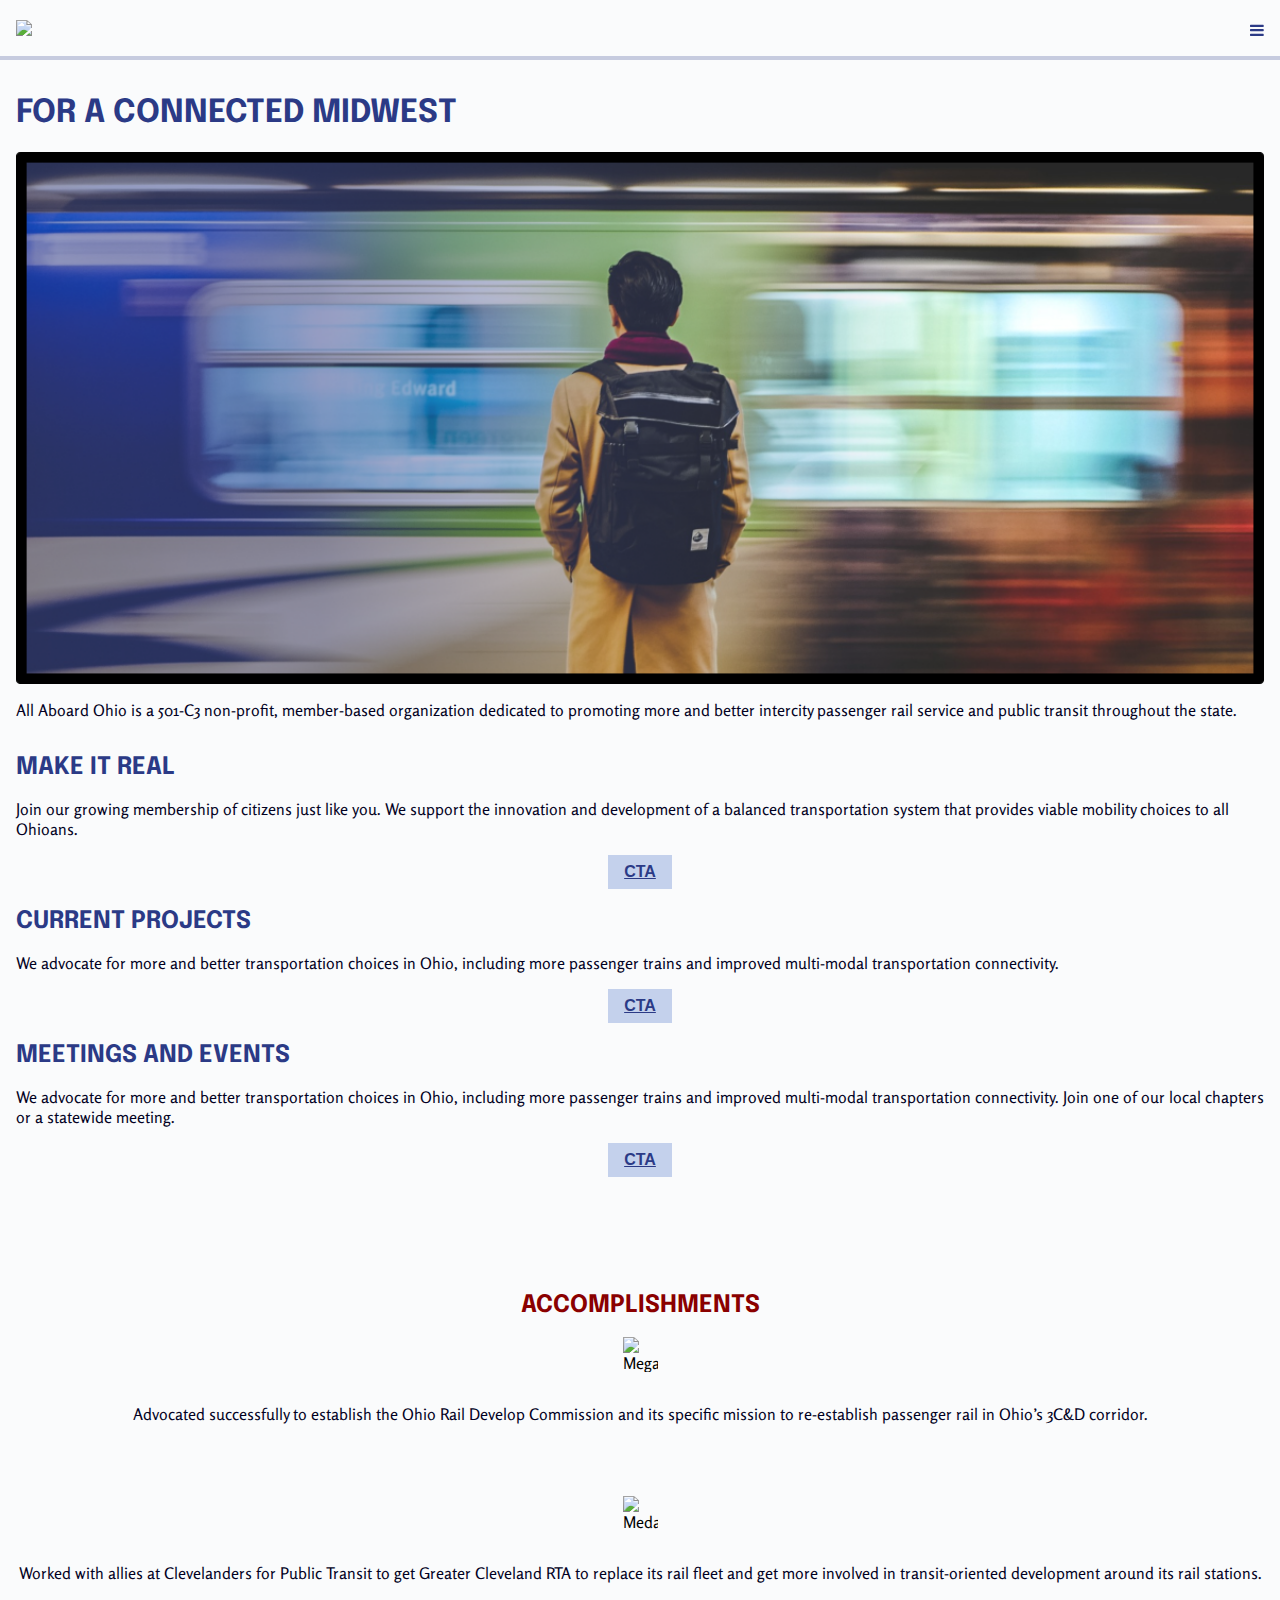
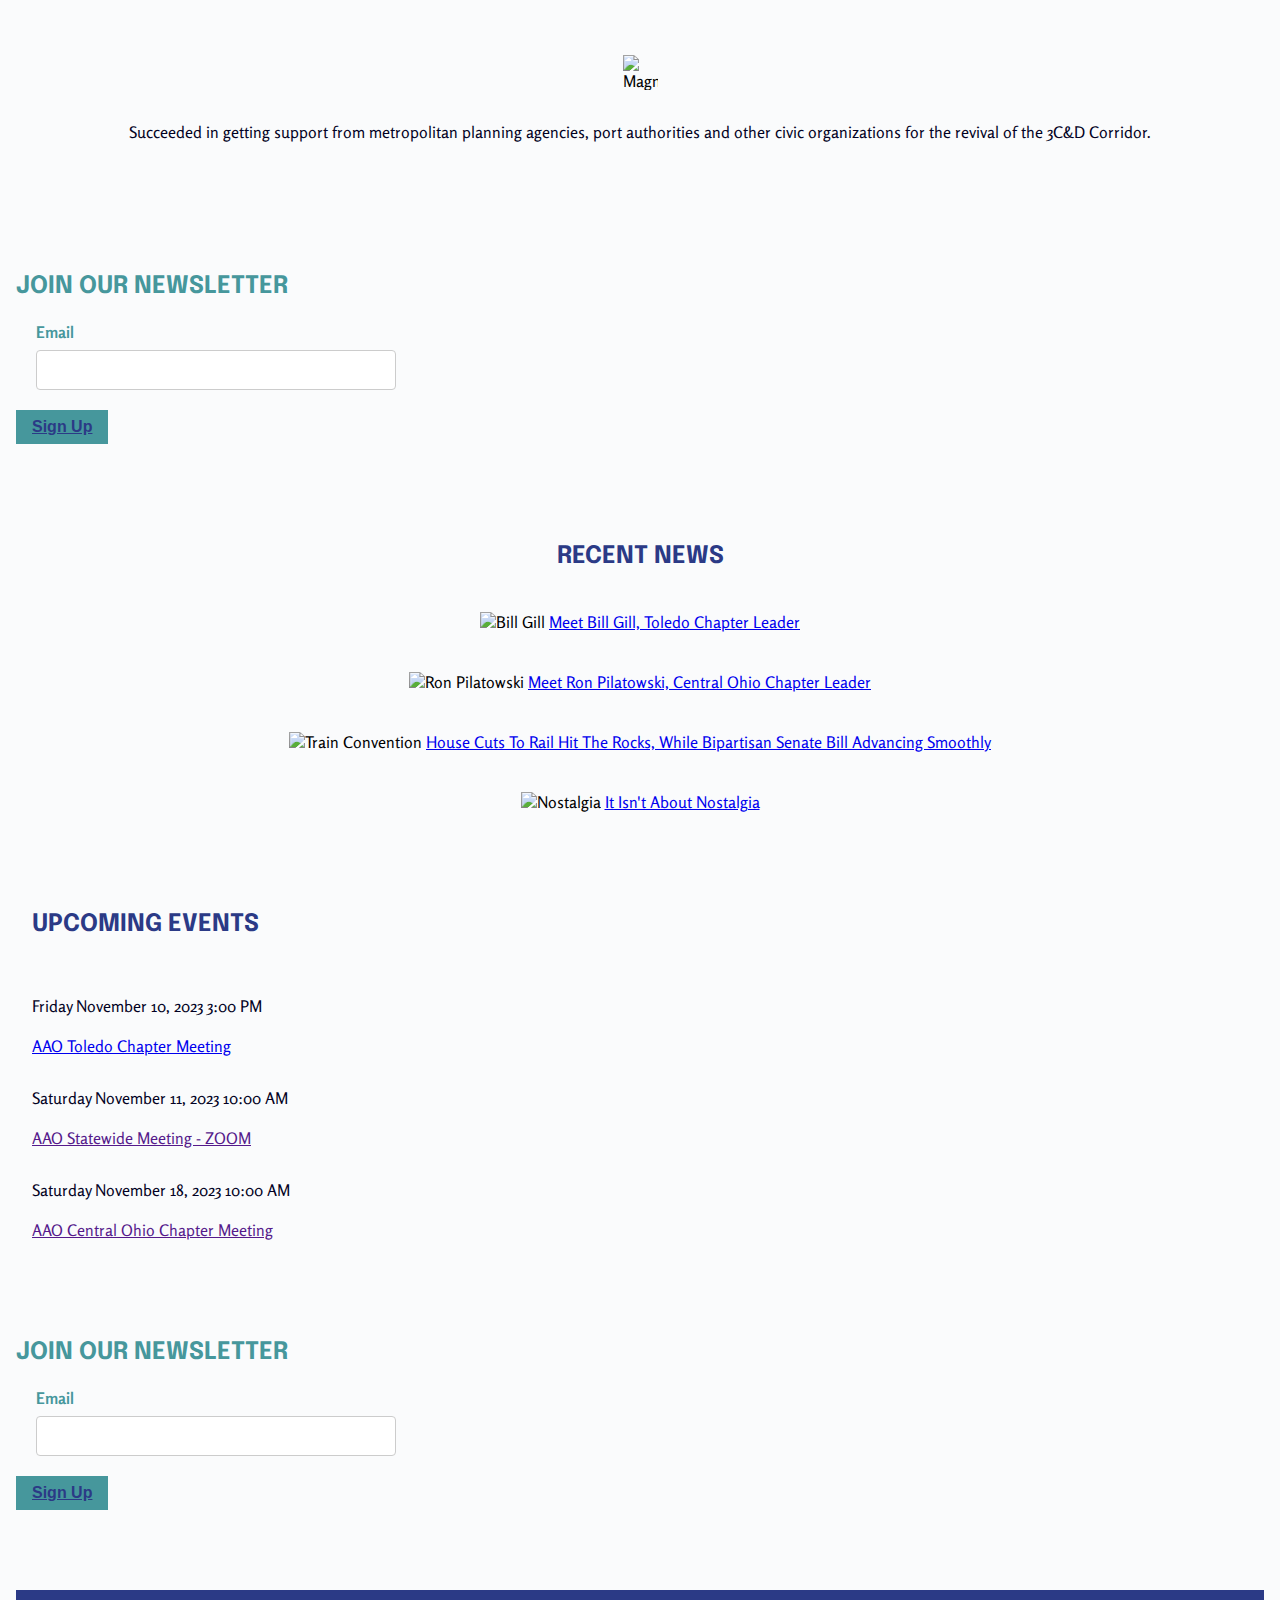
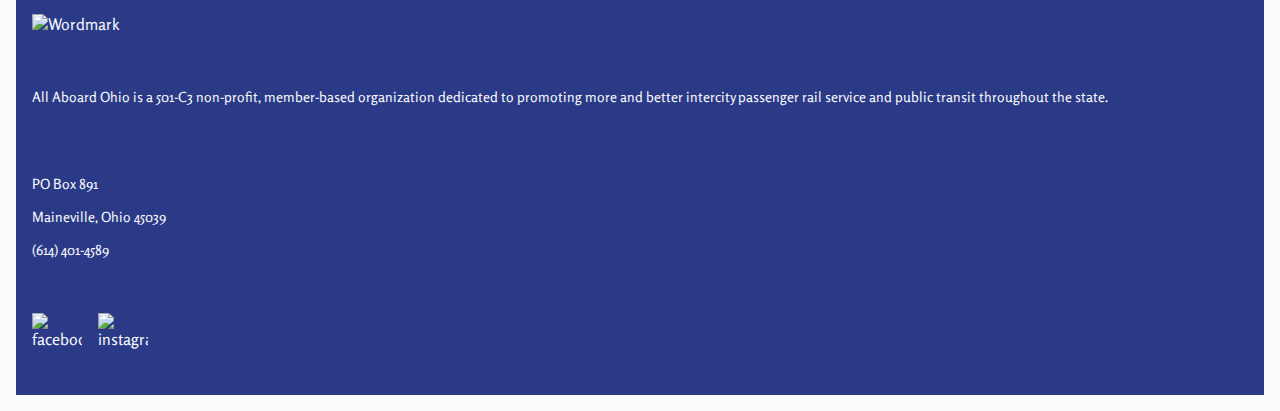
==== index.html @ adca26c1 "Initial commit from W3Schools" ====
<!DOCTYPE html>
<html lang="en">
  <head>
    <title>Home</title>
    <meta name="viewport" content="width=device-width, initial-scale=1.0" />
    <meta charset="utf-8" />
    <link rel="preconnect" href="https://fonts.googleapis.com" />
    <link rel="preconnect" href="https://fonts.gstatic.com" crossorigin />
    <link
      href="https://fonts.googleapis.com/css2?family=Epilogue:wght@400;700&family=Rosario:wght@400;700&display=swap"
      rel="stylesheet"
    />
    <link
      rel="stylesheet"
      href="https://cdnjs.cloudflare.com/ajax/libs/font-awesome/4.7.0/css/font-awesome.min.css"
    />
    <link rel="stylesheet" href="./styles.css" />
    <script src="./scripts.js"></script>
  </head>

  <body>
    <main>
      <!-- Your HTML content goes here -->
      <header>
        <div class="navigation">
          <div class="logo">
            <img src="https://allaboardohio.w3spaces.com/img/aao_wordmark_simple.png" />
          </div>
          <a href="javascript:void(0);" class="icon" onclick="myFunction()">
            <i class="fa fa-bars"></i>
          </a>

          <div id="myLinks" class="menu-links">
            <div><a href="index.html">home</a></div>
            <div><a href="about.html">about</a></div>
            <div><a href="membership.html">membership</a></div>
          </div>
        </div>
      </header>

      <!-- HERO -->
      <div class="hero">
        <div class="hero-image-container">
          <div class="hero-text">
            <h1><span>For a connected midwest</span></h1>
            <img
              src="./img/aao_home_hero.png"
              alt="Waiting for a train."
            />
            <p>
              <span>
                All Aboard Ohio is a 501-C3 non-profit, member-based
                organization dedicated to promoting more and better intercity
                passenger rail service and public transit throughout the state.
              </span>
            </p>
          </div>
        </div>
        <div class="hero-content">
          <div class="column">
            <h2>MAKE IT REAL</h2>
            <p>
              Join our growing membership of citizens just like you. We support
              the innovation and development of a balanced transportation system
              that provides viable mobility choices to all Ohioans.
            </p>
            <button class="cta-button">CTA</button>
          </div>
          <div class="column">
            <h2>CURRENT PROJECTS</h2>
            <p>
              We advocate for more and better transportation choices in Ohio,
              including more passenger trains and improved multi-modal
              transportation connectivity.
            </p>
            <button class="cta-button">CTA</button>
          </div>
          <div class="column">
            <h2>MEETINGS AND EVENTS</h2>
            <p>
              We advocate for more and better transportation choices in Ohio,
              including more passenger trains and improved multi-modal
              transportation connectivity. Join one of our local chapters or a
              statewide meeting.
            </p>
            <button class="cta-button">CTA</button>
          </div>
        </div>
      </div>
      <div class="content-gap"></div>
      <!-- ACCOMPLISHMENTS -->
      <div class="accomplishments">
        <div class="accomplishments-card">
          <h2>accomplishments</h2>
          <img src="./icons/project1/aao_megaphone.png" alt="Megaphone" />
          <p>
            Advocated successfully to establish the Ohio Rail Develop Commission
            and its specific mission to re-establish passenger rail in Ohio’s
            3C&D corridor.
          </p>
        </div>
        <div class="accomplishments-card">
          <img src="./icons/project1/aao_medal.png" alt="Medal" />
          <p>
            Worked with allies at Clevelanders for Public Transit to get Greater
            Cleveland RTA to replace its rail fleet and get more involved in
            transit-oriented development around its rail stations.
          </p>
        </div>
        <div class="accomplishments-card">
          <img src="./icons/project1/aao_magnet.png" alt="Magnet" />
          <p>
            Succeeded in getting support from metropolitan planning agencies,
            port authorities and other civic organizations for the revival of
            the 3C&D Corridor.
          </p>
        </div>
      </div>

      <div class="content-gap"></div>

      <!-- NEWSLETTER -->
      <div class="join-newsletter">
        <h2>Join our newsletter</h2>
        <div class="text-entry-container">
          <label for="text-entry">Email</label>
          <input type="text" id="email1" name="text-entry" />
        </div>
        <button class="cta-button">Sign Up</button>
      </div>

      <div class="content-gap"></div>

      <!-- RECENT NEWS -->
      <div class="recent-news">
        <h2>recent news</h2>
        <div class="news-card">
          <img
            src="./img/project1/aao_newsandevents_billgill.png"
            alt="Bill Gill"
          />
          <a href="index.html">Meet Bill Gill, Toledo Chapter Leader</a>
        </div>
        <div class="news-card">
          <img
            src="./img/project1/aao_newsandevents_ron pilatowski.png"
            alt="Ron Pilatowski"
          />
          <a href="index.html"
            >Meet Ron Pilatowski, Central Ohio Chapter Leader</a
          >
        </div>
        <div class="news-card">
          <img
            src="./img/project1/aao_newsandevents_housecuts.png"
            alt="Train Convention"
          />
          <a href="index.html"
            >House Cuts To Rail Hit The Rocks, While Bipartisan Senate Bill
            Advancing Smoothly</a
          >
        </div>
        <div class="news-card">
          <img
            src="./img/project1/aao_newsandevents_nostalgia.png"
            alt="Nostalgia"
          />
          <a href="index.html">It Isn't About Nostalgia</a>
        </div>
      </div>

      <div class="content-gap"></div>

      <!-- UPCOMING EVENTS -->
      <div class="upcoming-events">
        <h2>upcoming events</h2>
        <div class="event-list-container">
          <div class="event-list">
            <p>Friday November 10, 2023 3:00 PM</p>
            <a href="index.html">AAO Toledo Chapter Meeting</a>
          </div>
          <div class="event-list">
            <p>Saturday November 11, 2023 10:00 AM</p>
            <a href="">AAO Statewide Meeting - ZOOM</a>
          </div>
          <div class="event-list">
            <p>Saturday November 18, 2023 10:00 AM</p>
            <a href="">AAO Central Ohio Chapter Meeting</a>
          </div>
        </div>
      </div>

      <div class="content-gap"></div>

      <!-- NEWSLETTER, AGAIN -->
      <div class="join-newsletter">
        <h2>Join our newsletter</h2>
        <div class="text-entry-container">
          <label for="text-entry">Email</label>
          <input type="text" id="email2" name="text-entry" />
        </div>
        <button class="cta-button">Sign Up</button>
      </div>

      <div class="content-gap"></div>

      <!-- FOOTER -->
      <footer class="footer">
        <div class="footer-content">
          <img src="needs to be made" alt="Wordmark" />
          <p>
            All Aboard Ohio is a 501-C3 non-profit, member-based organization
            dedicated to promoting more and better intercity passenger rail
            service and public transit throughout the state.
          </p>
          <div class="address-box">
            <p>PO Box 891</p>
            <p>Maineville, Ohio 45039</p>
            <p>(614) 401-4589</p>
          </div>
          <div class="footer-social">
            <img src="./icons/logo-facebook.svg" alt="facebook" />
            <img src="./icons/logo-instagram.svg" alt="instagram" />
          </div>
        </div>
      </footer>
    </main>
  </body>
</html>
---- styles.css ----
* {
  box-sizing: border-box;
}

:root {
  font-family: "Epilogue", sans-serif;
  font-family: "Rosario", sans-serif;
  --background-color: rgba(250, 251, 252, 1);
  --on-background-color: rgba(2, 1, 35, 1);
  --primary-color: rgba(43, 58, 134, 1);
  --secondary-color: rgba(138, 0, 0, 1);
  --tertiary-color: rgba(70, 151, 156, 1);
  --quintenary-color: #c4d1ec;
  --quarternary-color: rgba(175, 145, 100, 1);
  --on-primary-color: rgba(247, 248, 252, 1);
  --button-shadow: 4px 4px 0px 0px rgba(0, 0, 0, 1),
    8px 8px 0px 0px rgba(43, 58, 134, 1);
  --mobile-button-shadow-PRIMARY: 4px 4px 0px 0px rgba(0, 0, 0, 1),
    2px 2px 0px 0px rgba(43, 58, 134, 1);
  --mobile-button-shadow-QUAT: 4px 4px 0px 0px rgba(0, 0, 0, 1),
    2px 2px 0px 0px rgba(175, 145, 100, 1);
}

/* Epilogue for headers */
h1,
h2,
h3,
h4,
h5,
h6 {
  font-family: "Epilogue", sans-serif;
  color: var(--primary-color);
  text-transform: uppercase;
}

p {
  -webkit-text-size-adjust: 16px;
  -moz-text-size-adjust: 16px;
  -ms-text-size-adjust: 16px;
  text-size-adjust: 16px;
  font-family: "Rosario", sans-serif;
  color: var(--on-background-color);
}

.bold-heading {
  font-family: "Epilogue", sans-serif;
  font-weight: 700;
  color: var(--on-background-color);
}

img {
  width: 100%;
}

body {
  padding: 0px;
  margin: 16px;
  background-color: var(--background-color);
}

.main {
  display: flex;
  flex-direction: column;
  align-items: flex-start;
  gap: 80px;
  padding-top: 96px;
  background-color: var(--background-color);
}

/* NAVIGATION */

.navigation {
  flex-direction: row;
  width: 100%;
  justify-content: space-between;
  gap: 16px;
  padding: 20px 16px 16px;
  position: fixed;
  top: 0;
  left: 0;
  z-index: 1000;
  background-color: var(--background-color);
  box-shadow: 0px 4px 0px #2b3a8640;
  display: flex;
  align-items: center;
  color: var(--on-background-color);
  overflow: hidden;
}

.logo img {
  width: 150px;
}

.navigation .menu-links {
  display: none;
  height: 100%;
  flex-direction: column;
  text-transform: uppercase;
  background-color: var(--secondary-color);
  font-size: larger;
}

.navigation .menu-links div {
  margin-right: 16px;
}

.navigation .menu-links div:last-child {
  margin-right: 0;
}

.navigation a:link {
  color: var(--primary-color);
}

.navigation a:visited {
  color: var(--tertiary-color);
}

.navigation a:hover {
  color: var(--secondary-color);
}

.hamburger-menu {
  display: none;
  cursor: pointer;
}

/* HERO */

.hero {
  display: flex;
  padding: 60px 0px 0px;
  flex-direction: column;
  align-items: center;

  align-self: stretch;
  background-color: var(--background-color);
}

.hero-image-container {
  position: relative;
  width: 100%;
}

.hero img {
  width: 100%;

  height: auto;
  display: block;
}

.hero-text {
  color: var(--on-background-color); /* Set the text color */
}

.hero p {
  color: var(--on-background-color);
}
.hero-content {
  display: flex;
  flex-direction: column;
}

.hero-content .column {
  display: flex;
  flex-direction: column;
  justify-content: space-between;
  align-items: left;
}

/* this to make the top of the first column have a border */
.hero-content .column :first {
  border-top: 1px solid var(--on-background-color);
}

.hero-content h1,
h2,
h3,
h4,
h5,
h6 {
  color: var(--PRIMARY, #2b3a86);
  text-transform: uppercase;
  margin-bottom: 3px;
}

.hero .description {
  color: var(--on-primary-color);
  padding: 0 100px;
}

.hero .description span {
  padding: 5px;
  line-height: 2;
  opacity: 0.9;
}

/* CTA BUTTON */

.cta-button {
  background-color: var(--quintenary-color);
  border: none;
  color: var(--primary-color);
  padding: 8px 16px;
  text-align: center;
  text-decoration: underline;
  display: inline-block;
  font-size: 16px;
  font-weight: bolder;
  width: -webkit-fit-content;
  width: -moz-fit-content;
  width: fit-content;
  align-self: center;
}

.content-gap {
  padding: 40px;
}

/* ACCOMPLISHMENTS */

.accomplishments {
  display: flex;
  flex-direction: column;
  align-items: center;
  gap: 40px;
  align-self: stretch;
  padding: 8px 0px;
}

.accomplishments h1,
.accomplishments h2,
.accomplishments h3,
.accomplishments h4,
.accomplishments h5,
.accomplishments h6 {
  text-transform: uppercase;
  color: var(--secondary-color, #8a0000);
}

.accomplishments img {
  width: 35px;
  height: 35px;
}

.accomplishments-card {
  display: flex;
  padding: 8px 0px;
  flex-direction: column;
  align-items: center;
  gap: 16px;
  align-self: stretch;
}

/* JOIN NEWSLETTER TEXT ENTRY */
.join-newsletter .cta-button {
  background-color: var(--tertiary-color);
}

.text-entry-container {
  max-width: 400px;
  padding: 20px;

  border-radius: 8px;
}

label {
  display: block;
  margin-bottom: 8px;
  font-weight: bold;
}

input {
  width: 100%;
  padding: 10px;
  box-sizing: border-box;
  border: 1px solid #ccc;
  border-radius: 4px;
  font-size: 16px;
}

.join-newsletter {
  color: var(--tertiary-color, #46979c);
}

.join-newsletter h2,
.join-newsletter h3,
.join-newsletter h4,
.join-newsletter h5,
.join-newsletter h6 {
  color: var(--tertiary-color, #46979c);
}

/* RECENT NEWS */

.recent-news {
  display: flex;
  flex-direction: column;
  align-items: center;
  gap: 40px;
  align-self: stretch;
}

.recent-news img {
  -o-object-fit: cover;
  object-fit: cover;
  height: 300px;
  width: 100%;
}

.recent-news h1,
.recent-news h2,
.recent-news h3,
.recent-news h4,
.recent-news h5,
.recent-news h6 {
  color: var(--primary-color, #2b3a86);
}

/* UPCOMING EVENTS */

.upcoming-events {
  display: flex;
  padding: 0px 16px;
  flex-direction: column;
  align-items: flex-start;
  gap: 40px;
  align-self: stretch;
}

.event-list-container {
  display: flex;
  flex-direction: column;
  align-items: flex-start;
  gap: 16px;
  align-self: stretch;
}

.event-list {
  display: flex;
  flex-direction: column;
  align-items: flex-start;
  gap: 4px;
  align-self: stretch;
}

/* ABOUT */

.about-leadership {
  padding-top: 40px;
}

.about-leadership h1,
.about-leadership h2,
.about-leadership h3,
.about-leadership h4,
.about-leadership h5,
.about-leadership h6 {
  color: var(--secondary-color);
}

.card-container {
  display: flex;
  flex-direction: column;
  margin-top: 40px;
  align-self: stretch;
}

.person-title {
  color: var(--primary-color, #2b3a86);
  text-transform: capitalize;
}

.place-title {
  color: var(--primary-color, #2b3a86);
  text-transform: capitalize;
}

/* MEMBERSHIP */

.membership {
  display: flex;
  padding: 80px 8px;
  flex-direction: column;
  align-items: center;
  gap: 20px;
  align-self: stretch;
}

p.price {
  text-align: center;
  color: var(--tertiary-color);
  font-size: 150%;
}

/* Style the buttons that are used to open and close the accordion panel */
.membership-accordion {
  color: var(--on-background-color);
  cursor: pointer;
  width: 100%;
  text-align: left;
  border: none;
  outline: none;
  transition: 0.4s;
}

/* Add a background color to the button if it is clicked on (add the .active class with JS), and when you move the mouse over it (hover) */
.membership-active,
.membership-accordion:hover {
  background-color: #ccc;
}

/* Style the accordion panel. Note: hidden by default */
.panel {
  padding: 17px 34px 34px;
  background-color: white;
  display: none;
  overflow: hidden;
}

.panel h2 {
  text-transform: uppercase;
  color: var(--primary-color);
}

/* FOOTER FOOTER FOOTER */
.footer {
  display: flex;
  padding: 24px 0px 32px 0px;
  flex-direction: column;
  align-items: flex-start;
  gap: 4px;
  align-self: stretch;
  background-color: var(--primary-color, #2b3a86);
  color: var(--on-primary-color, #f7f8fc);
  /* position: absolute;
  z-index: 1; */
}

.footer p {
  color: var(--on-primary-color, #f7f8fc);
  font-size: 14px;
  font-style: normal;
  font-weight: 400;
  line-height: 135%; /* 18.9px */
}

.footer-content {
  display: flex;
  padding: 0px 16px;
  flex-direction: column;
  align-items: flex-start;
  gap: 40px;
  align-self: stretch;
  color: var(--on-primary-color, #f7f8fc);
}
.address-container {
  display: flex;
  flex-direction: column;
  justify-content: flex-end;
  align-items: flex-start;
  gap: 24px;
  align-self: stretch;
  color: var(--on-primary-color, #f7f8fc);
}

.footer-social {
  display: flex;
  justify-content: flex-end;
  align-items: flex-start;
  gap: 16px;
}

.footer-social img {
  width: 50px;
  height: 50px;
}

@media only screen and (min-width: 768px) and (max-width: 1023px) {
  /* .body {
    display: flex;
    flex-direction: column;
    justify-content: space-between;
    align-items: center;
    padding: 10px;
    border-left: 1px solid black;
    border-bottom: 1px solid black;
    background: url("img/project1/aao_background1.png") repeat-y left top;
  } */

  .body {
    display: flex;
    max-width: 762px;
    width: 100%;
    padding: 167px auto 442px;
    flex-direction: column;
    align-items: center;
    gap: 80px;

    background: var(--background-color, #fafbfc);
  }

  .img {
    max-width: 100%;
    height: auto;
  }

  .navigation {
    display: flex;
    width: 100%;
    padding: 24px 8px 16px 8px;
    justify-content: space-between;
    align-items: center;
    gap: 4px;
  }

  .links {
    display: flex;
    justify-content: center;
    align-items: center;
    gap: 24px;
    flex: 1 0 0;
    align-self: stretch;
  }

  .hero {
    display: flex;
    flex-direction: column;
    align-items: center;
    align-self: stretch;
    border-radius: 4px;
    background: var(--background-color, #fafbfc);
  }

  .hero-content .column:last-child {
    border-right: 1px solid black;
  }

  /* .hero-text {
    position: absolute;
    top: 80px;
    right: 0;
    background: rgba(
      255,
      255,
      255,
      0.8
    ); /* Use a semi-transparent background for better readability
    padding: 20px;
    text-align: left;
    vertical-align: middle;
    color: var(--on-primary-color); /* Set the text color
  } */

  /* I want this to make the second button the secondary color. it inherits primary-color from main. */
  .hero button ::after {
    background-color: var(--secondary-color);
  }
}

@media only screen and (min-width: 1024px) {
  .body {
    display: flex;
    flex-direction: row;
  }
}

/* .text-with-background-image {
  background-image: url("../img/project1/aao_home_hero.png");
  background-repeat: no-repeat;
  background-size: cover;
  width: 100%;
  height: 500px;
  background-position: center;
  display: flex;
  flex-direction: column;
  justify-content: center;
} */

/* .cta-button {
  display: flex;
  padding: 8px 32px;
  justify-content: center;
  align-items: center;
  gap: 16px;
  align-self: stretch;
  border-radius: 8px;
  background: var(--primary-color, #2b3a86);
  box-shadow: 2px 3px 0px 0px #2b3a86, 1px 2px 0px 0px #000; 
}
*/ /* .membership ul {
  display: flex;
  padding: 16px 0px;
  align-items: center;
  align-self: stretch;
}
.membership li {
  border-bottom: 5px solid #000;
  display: flex;
  align-items: flex-start;
  gap: 8px;
  flex: 1 0 0;
} */
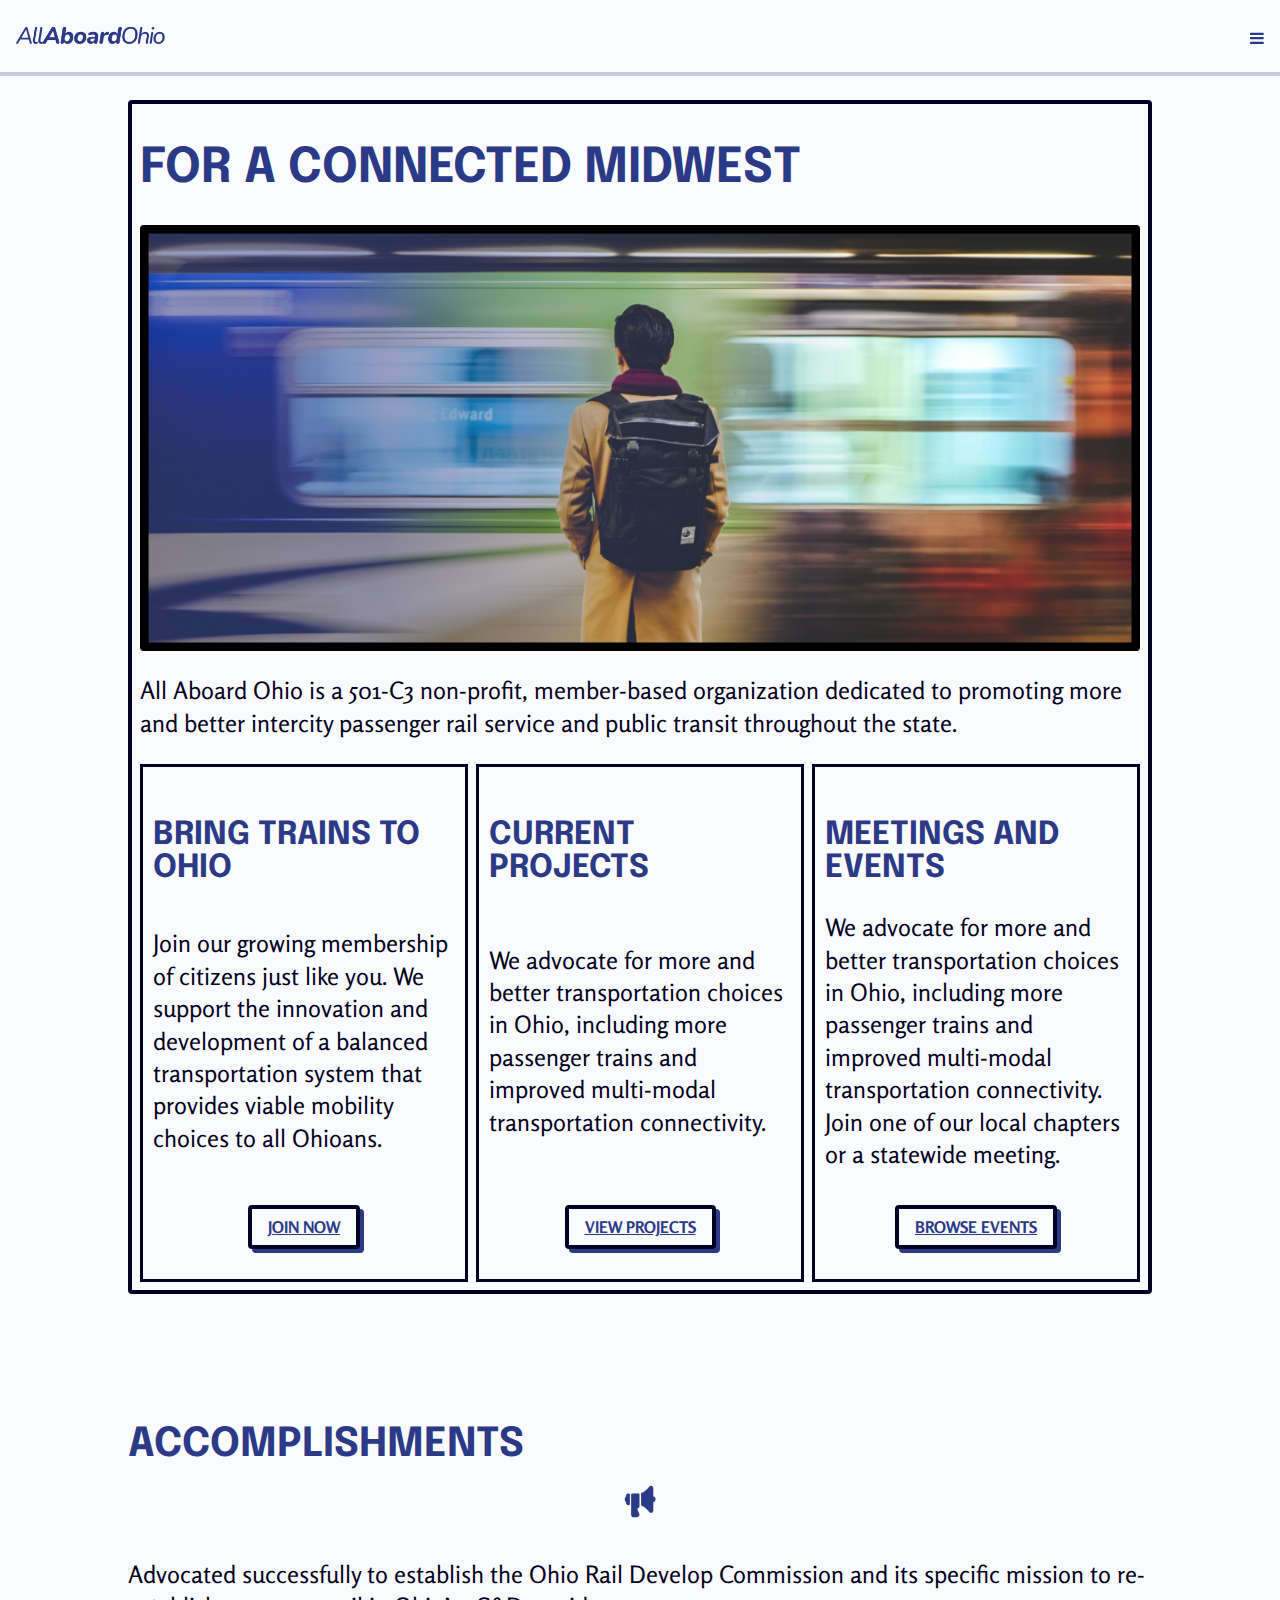
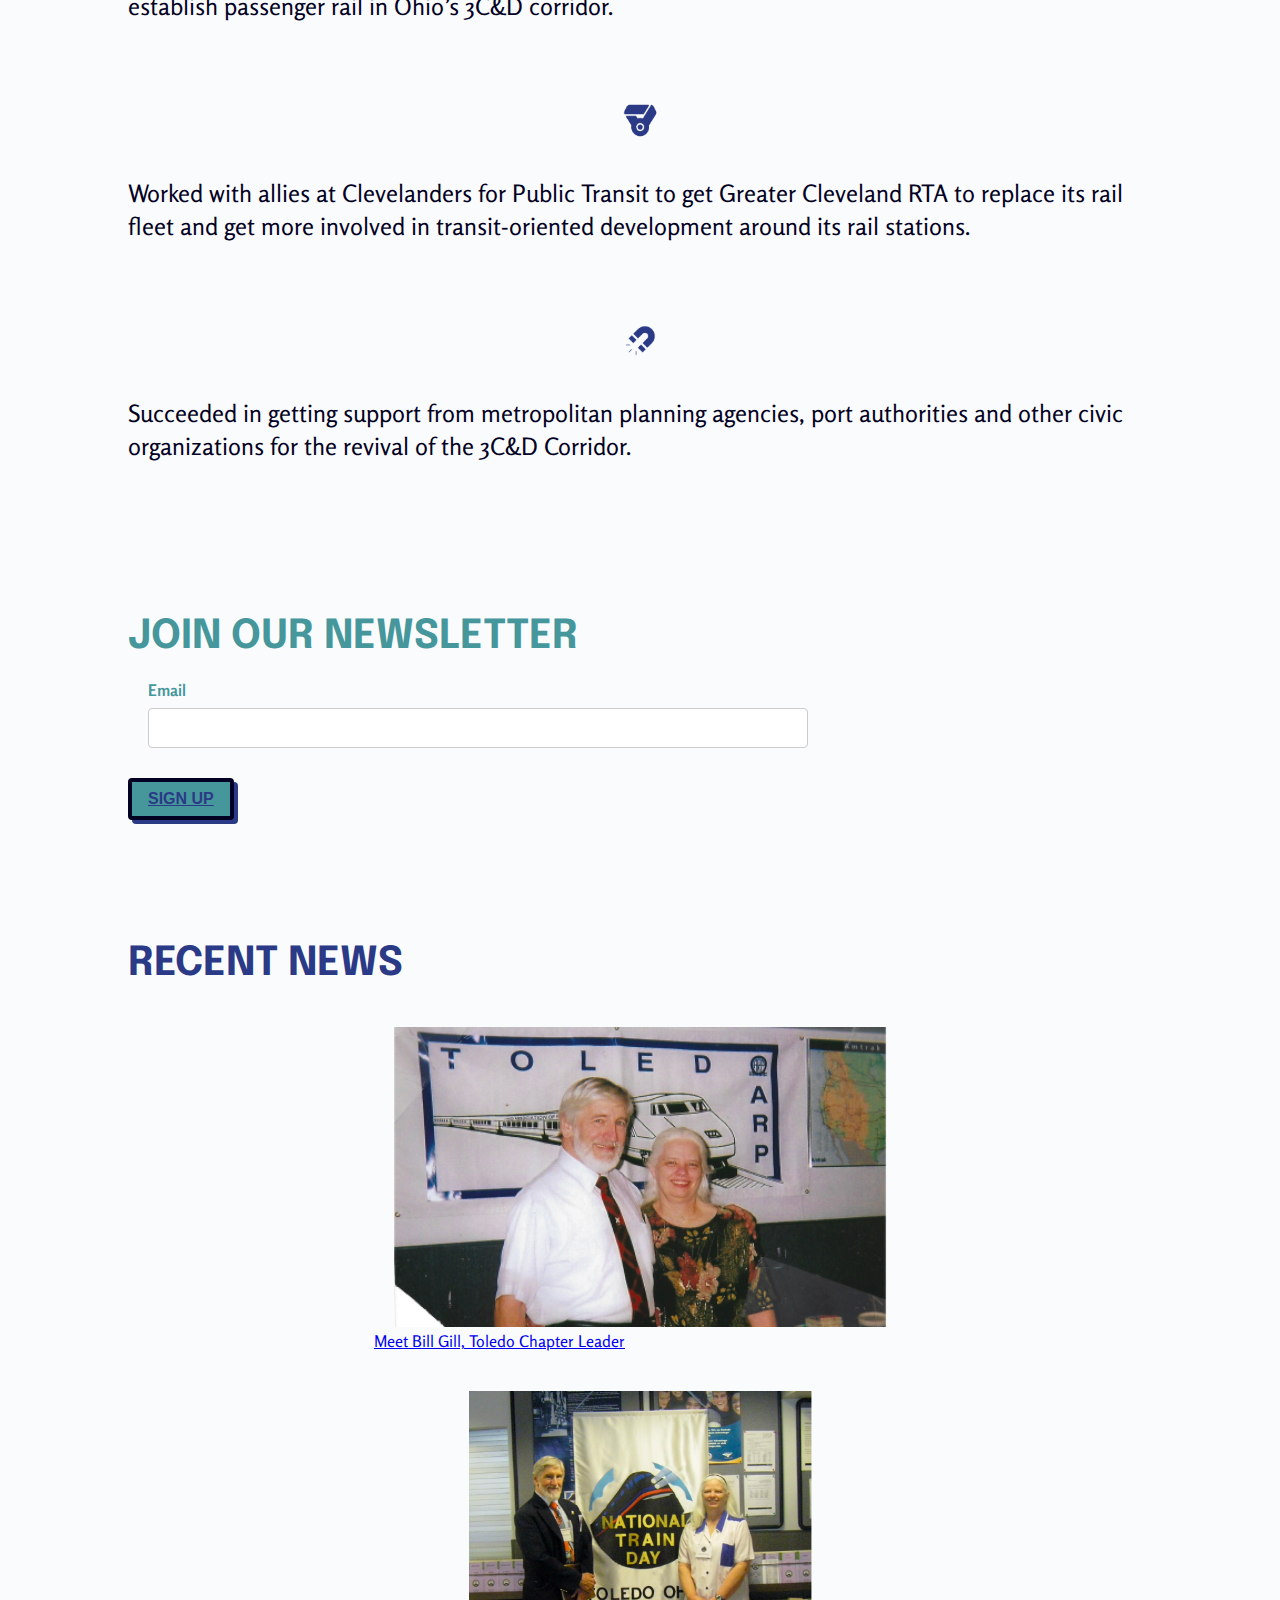
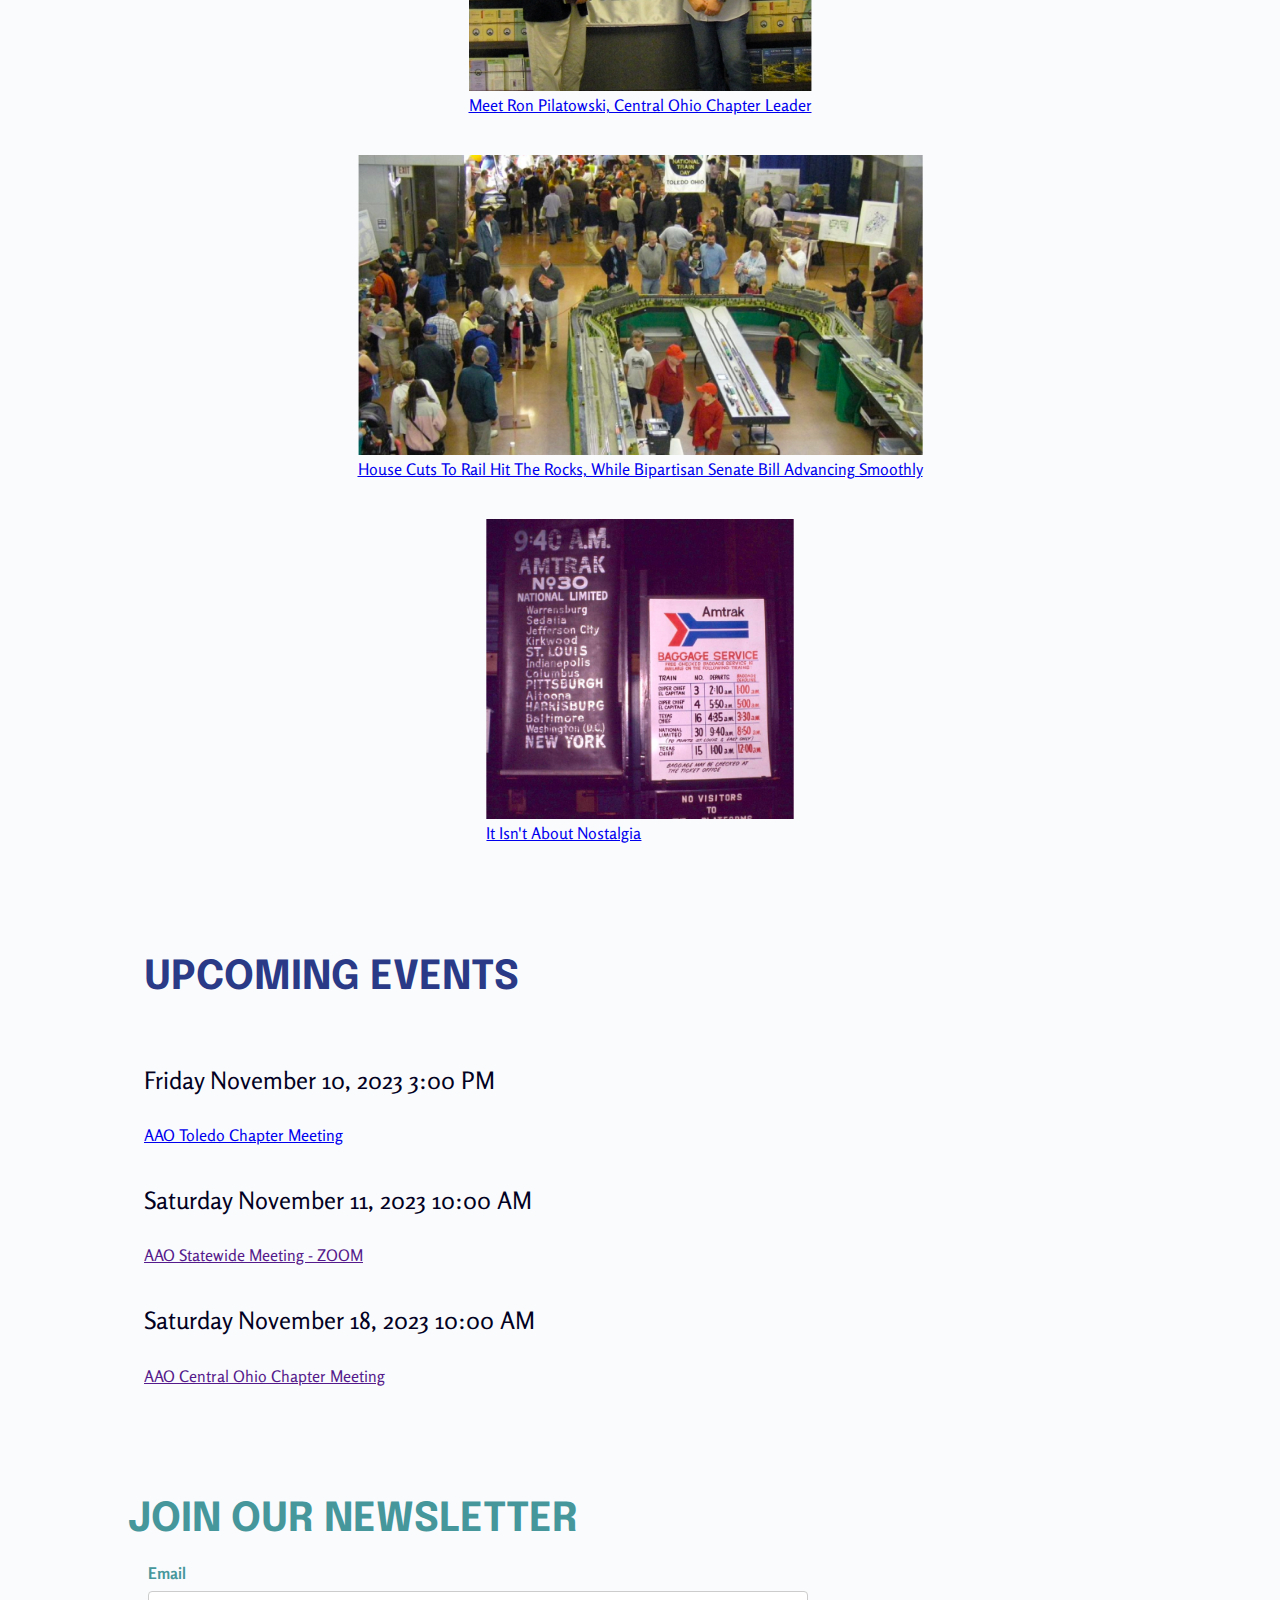
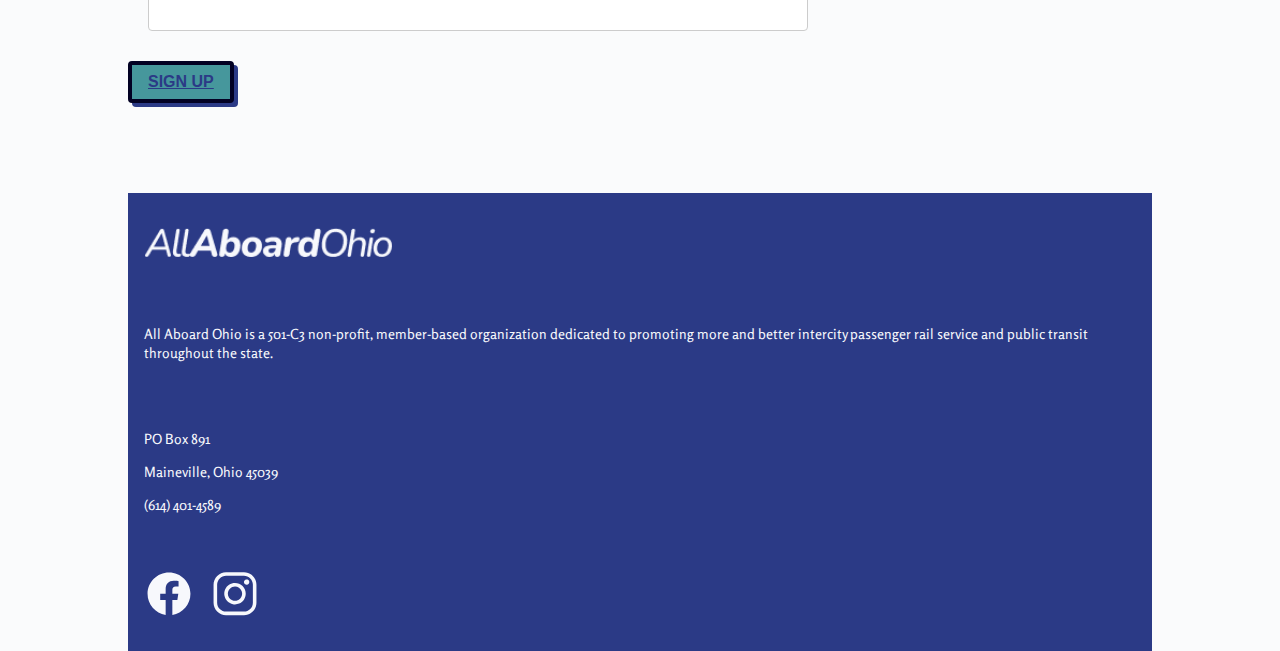
==== commit 1d05fdb8: "Initial set up and user testing version" ====
--- a/index.html
+++ b/index.html
@@ -24,7 +24,9 @@
       <header>
         <div class="navigation">
           <div class="logo">
-            <img src="https://allaboardohio.w3spaces.com/img/aao_wordmark_simple.png" />
+            <a href="index.html">
+            <img src="./img/aao_wordmark_simple.png" />
+            </a>
           </div>
           <a href="javascript:void(0);" class="icon" onclick="myFunction()">
             <i class="fa fa-bars"></i>
@@ -58,41 +60,42 @@
         </div>
         <div class="hero-content">
           <div class="column">
-            <h2>MAKE IT REAL</h2>
+            <h3>Bring trains to Ohio</h3>
             <p>
               Join our growing membership of citizens just like you. We support
               the innovation and development of a balanced transportation system
               that provides viable mobility choices to all Ohioans.
             </p>
-            <button class="cta-button">CTA</button>
+            <a href="membership.html" button class="cta-button">Join Now</a>
           </div>
           <div class="column">
-            <h2>CURRENT PROJECTS</h2>
+            <h3>CURRENT PROJECTS</h3>
             <p>
               We advocate for more and better transportation choices in Ohio,
               including more passenger trains and improved multi-modal
               transportation connectivity.
             </p>
-            <button class="cta-button">CTA</button>
+            <a href="about.html" button class="cta-button">View Projects</a>
           </div>
           <div class="column">
-            <h2>MEETINGS AND EVENTS</h2>
+            <h3>MEETINGS AND EVENTS</h3>
             <p>
               We advocate for more and better transportation choices in Ohio,
               including more passenger trains and improved multi-modal
               transportation connectivity. Join one of our local chapters or a
               statewide meeting.
             </p>
-            <button class="cta-button">CTA</button>
-          </div>
-        </div>
-      </div>
-      <div class="content-gap"></div>
+            <a href="#recent-events" button class="cta-button">Browse Events</a>
+          </div>
+        </div>
+      </div>
+      <div class="content-gap"></div>
+
       <!-- ACCOMPLISHMENTS -->
       <div class="accomplishments">
         <div class="accomplishments-card">
           <h2>accomplishments</h2>
-          <img src="./icons/project1/aao_megaphone.png" alt="Megaphone" />
+          <img src="./icons/aao_megaphone.png" alt="Megaphone" />
           <p>
             Advocated successfully to establish the Ohio Rail Develop Commission
             and its specific mission to re-establish passenger rail in Ohio’s
@@ -100,7 +103,7 @@
           </p>
         </div>
         <div class="accomplishments-card">
-          <img src="./icons/project1/aao_medal.png" alt="Medal" />
+          <img src="./icons/aao_medal.png" alt="Medal" />
           <p>
             Worked with allies at Clevelanders for Public Transit to get Greater
             Cleveland RTA to replace its rail fleet and get more involved in
@@ -108,7 +111,7 @@
           </p>
         </div>
         <div class="accomplishments-card">
-          <img src="./icons/project1/aao_magnet.png" alt="Magnet" />
+          <img src="./icons/aao_magnet.png" alt="Magnet" />
           <p>
             Succeeded in getting support from metropolitan planning agencies,
             port authorities and other civic organizations for the revival of
@@ -132,40 +135,48 @@
       <div class="content-gap"></div>
 
       <!-- RECENT NEWS -->
-      <div class="recent-news">
+      <div id="recent-events" class="recent-news">
         <h2>recent news</h2>
         <div class="news-card">
           <img
-            src="./img/project1/aao_newsandevents_billgill.png"
+            src="./img/aao_newsandevents_billgill.png"
             alt="Bill Gill"
           />
-          <a href="index.html">Meet Bill Gill, Toledo Chapter Leader</a>
-        </div>
-        <div class="news-card">
-          <img
-            src="./img/project1/aao_newsandevents_ron pilatowski.png"
+          <div>
+            <a href="index.html">Meet Bill Gill, Toledo Chapter Leader</a>
+          </div>
+        </div>
+        <div class="news-card">
+          <img
+            src="./img/aao_newsandevents_ron_pilatowski.png"
             alt="Ron Pilatowski"
           />
-          <a href="index.html"
-            >Meet Ron Pilatowski, Central Ohio Chapter Leader</a
-          >
-        </div>
-        <div class="news-card">
-          <img
-            src="./img/project1/aao_newsandevents_housecuts.png"
+          <div>
+            <a href="index.html"
+              >Meet Ron Pilatowski, Central Ohio Chapter Leader</a
+            >
+          </div>
+        </div>
+        <div class="news-card">
+          <img
+            src="./img/aao_newsandevents_housecuts.png"
             alt="Train Convention"
           />
-          <a href="index.html"
-            >House Cuts To Rail Hit The Rocks, While Bipartisan Senate Bill
-            Advancing Smoothly</a
-          >
-        </div>
-        <div class="news-card">
-          <img
-            src="./img/project1/aao_newsandevents_nostalgia.png"
+          <div>
+            <a href="index.html"
+              >House Cuts To Rail Hit The Rocks, While Bipartisan Senate Bill
+              Advancing Smoothly</a
+            >
+          </div>
+        </div>
+        <div class="news-card">
+          <img
+            src="./img/aao_newsandevents_nostalgia.png"
             alt="Nostalgia"
           />
-          <a href="index.html">It Isn't About Nostalgia</a>
+          <div>
+            <a href="index.html">It Isn't About Nostalgia</a>
+          </div>
         </div>
       </div>
 
@@ -207,7 +218,7 @@
       <!-- FOOTER -->
       <footer class="footer">
         <div class="footer-content">
-          <img src="needs to be made" alt="Wordmark" />
+          <img src="./icons/AAO_Wordmark_white.png" alt="Wordmark" />
           <p>
             All Aboard Ohio is a 501-C3 non-profit, member-based organization
             dedicated to promoting more and better intercity passenger rail
--- a/styles.css
+++ b/styles.css
@@ -21,6 +21,10 @@
     2px 2px 0px 0px rgba(175, 145, 100, 1);
 }
 
+img {
+  width: 100%;
+}
+
 /* Epilogue for headers */
 h1,
 h2,
@@ -33,6 +37,12 @@
   text-transform: uppercase;
 }
 
+.bold-heading {
+  font-family: "Epilogue", sans-serif;
+  font-weight: 700;
+  color: var(--on-background-color);
+}
+
 p {
   -webkit-text-size-adjust: 16px;
   -moz-text-size-adjust: 16px;
@@ -40,22 +50,29 @@
   text-size-adjust: 16px;
   font-family: "Rosario", sans-serif;
   color: var(--on-background-color);
-}
-
-.bold-heading {
-  font-family: "Epilogue", sans-serif;
-  font-weight: 700;
-  color: var(--on-background-color);
-}
-
-img {
-  width: 100%;
+  line-height: 135%;
+}
+
+h1 {
+  font-size: 32px;
+}
+
+h2 {
+  font-size: 28px;
+}
+
+h3 {
+  font-size: 28px;
 }
 
 body {
   padding: 0px;
   margin: 16px;
   background-color: var(--background-color);
+}
+
+a[href^="mailto:"] {
+  color: var(--secondary-color);
 }
 
 .main {
@@ -94,10 +111,12 @@
 .navigation .menu-links {
   display: none;
   height: 100%;
-  flex-direction: column;
+  flex-direction: row;
   text-transform: uppercase;
-  background-color: var(--secondary-color);
   font-size: larger;
+  /* position: absolute; */
+  /* top: 100px;
+  left: 0px; */
 }
 
 .navigation .menu-links div {
@@ -123,18 +142,19 @@
 .hamburger-menu {
   display: none;
   cursor: pointer;
+  margin-right: 10px;
 }
 
 /* HERO */
 
 .hero {
   display: flex;
-  padding: 60px 0px 0px;
-  flex-direction: column;
-  align-items: center;
-
-  align-self: stretch;
-  background-color: var(--background-color);
+  margin-top: 100px;
+  padding: 8px 8px;
+  flex-direction: column;
+  align-items: center;
+  align-self: stretch;
+  border: 4px solid var(--on-background-color);
 }
 
 .hero-image-container {
@@ -159,6 +179,7 @@
 .hero-content {
   display: flex;
   flex-direction: column;
+  gap: 8px;
 }
 
 .hero-content .column {
@@ -166,6 +187,9 @@
   flex-direction: column;
   justify-content: space-between;
   align-items: left;
+  padding: 8px 8px;
+  
+  border: solid var(--on-background-color);
 }
 
 /* this to make the top of the first column have a border */
@@ -202,8 +226,11 @@
   border: none;
   color: var(--primary-color);
   padding: 8px 16px;
+  margin: 10px 0px;
   text-align: center;
-  text-decoration: underline;
+  -webkit-text-decoration: underline var(--primary-color);
+  text-decoration: underline var(--primary-color);
+  text-transform: uppercase;
   display: inline-block;
   font-size: 16px;
   font-weight: bolder;
@@ -211,6 +238,12 @@
   width: -moz-fit-content;
   width: fit-content;
   align-self: center;
+  border-radius: 4px;
+  border: 4px solid var(--on-background-color, #020123);
+  background: var(--background-color, #fafbfc);
+
+  /* ButtonShadow */
+  box-shadow: 4px 4px 0px 0px #2b3a86;
 }
 
 .content-gap {
@@ -235,7 +268,8 @@
 .accomplishments h5,
 .accomplishments h6 {
   text-transform: uppercase;
-  color: var(--secondary-color, #8a0000);
+  text-overflow: ellipsis;
+  align-self: flex-start;
 }
 
 .accomplishments img {
@@ -253,12 +287,19 @@
 }
 
 /* JOIN NEWSLETTER TEXT ENTRY */
+.join-newsletter {
+  align-self: center;
+  align-items: center;
+}
+
 .join-newsletter .cta-button {
   background-color: var(--tertiary-color);
+  align-self: center;
 }
 
 .text-entry-container {
-  max-width: 400px;
+  width: auto;
+  max-width: 700px;
   padding: 20px;
 
   border-radius: 8px;
@@ -284,10 +325,7 @@
 }
 
 .join-newsletter h2,
-.join-newsletter h3,
-.join-newsletter h4,
-.join-newsletter h5,
-.join-newsletter h6 {
+.join-newsletter h3 {
   color: var(--tertiary-color, #46979c);
 }
 
@@ -299,6 +337,12 @@
   align-items: center;
   gap: 40px;
   align-self: stretch;
+}
+
+.recent-news h1,
+.recent-news h2,
+.recent-news h3 {
+  align-self: flex-start;
 }
 
 .recent-news img {
@@ -445,6 +489,11 @@
   line-height: 135%; /* 18.9px */
 }
 
+.footer img {
+  width: 250px;
+  height: 100%;
+}
+
 .footer-content {
   display: flex;
   padding: 0px 16px;
@@ -477,27 +526,14 @@
 }
 
 @media only screen and (min-width: 768px) and (max-width: 1023px) {
-  /* .body {
-    display: flex;
-    flex-direction: column;
-    justify-content: space-between;
-    align-items: center;
-    padding: 10px;
-    border-left: 1px solid black;
-    border-bottom: 1px solid black;
-    background: url("img/project1/aao_background1.png") repeat-y left top;
-  } */
-
-  .body {
+  body {
     display: flex;
     max-width: 762px;
     width: 100%;
-    padding: 167px auto 442px;
+    margin: 100px auto 442px auto;
     flex-direction: column;
-    align-items: center;
+    height: 100vh;
     gap: 80px;
-
-    background: var(--background-color, #fafbfc);
   }
 
   .img {
@@ -529,14 +565,140 @@
     align-items: center;
     align-self: stretch;
     border-radius: 4px;
-    background: var(--background-color, #fafbfc);
-  }
-
-  .hero-content .column:last-child {
-    border-right: 1px solid black;
-  }
-
-  /* .hero-text {
+  }
+
+  .hero-content {
+    display: flex;
+    flex-direction: row;
+    padding: 0px 10px 0px, 10px;
+  }
+
+  .hero-content .column {
+    display: flex;
+    flex: 1 0 0;
+    flex-direction: column;
+    justify-content: space-between;
+    align-items: left;
+    padding: 20px 10px;
+  }
+
+  p {
+    font-size: 20px;
+  }
+
+  h1 {
+    font-size: 40px;
+  }
+
+  h2 {
+    font-size: 32px;
+  }
+
+  h3 {
+    font-size: 26px;
+  }
+
+  .hero button ::after {
+    background-color: var(--secondary-color);
+  }
+
+  .cta-button {
+    font-size: 20px;
+    font-weight: 700;
+  }
+
+  .recent-news {
+    display: flex;
+    flex-wrap: wrap;
+    padding: 10px 0px;
+  }
+
+  .news-card {
+    flex: 1 0 calc(50% - 8px);
+    padding: 0px 4px;
+  }
+  .recent-news img {
+    width: 300px;
+    max-width: 300px;
+    height: auto; /* Maintain aspect ratio */
+    max-height: 200px;
+    display: block; /* Remove extra space below images */
+    margin: 0 auto;
+  }
+
+  .recent-news a {
+    max-width: 300px;
+    text-align: left;
+    white-space: wrap;
+  }
+
+  a[href^="mailto:"] {
+    font-size: 20px;
+  }
+
+  .card-container ul {
+    font-size: 20px;
+  }
+}
+
+@media only screen and (min-width: 1024px) {
+  body {
+    display: flex;
+    flex-direction: row;
+    max-width: 1024px;
+    margin: auto;
+  }
+
+  h1 {
+    font-size: 48px;
+  }
+
+  h2 {
+    font-size: 40px;
+  }
+
+  h3 {
+    font-size: 32px;
+  }
+
+  p {
+    font-size: 24px;
+  }
+
+  .hero {
+    display: flex;
+    flex-direction: column;
+    align-items: center;
+    align-self: stretch;
+    border-radius: 4px;
+  }
+
+  .hero-content {
+    display: flex;
+    flex-direction: row;
+    padding: 0px 10px 0px, 10px;
+  }
+
+  .hero-content .column {
+    display: flex;
+    flex: 1 0 0;
+    flex-direction: column;
+    justify-content: space-between;
+    align-items: left;
+    padding: 20px 10px;
+  }
+
+  .card-container div {
+    font-size: 24px;
+    gap: 4px;
+  }
+
+  a[href^="mailto:"] {
+    font-size: 24px;
+  }
+}
+
+/* .hero-text {
     position: absolute;
     top: 80px;
     right: 0;
@@ -552,18 +714,7 @@
     color: var(--on-primary-color); /* Set the text color
   } */
 
-  /* I want this to make the second button the secondary color. it inherits primary-color from main. */
-  .hero button ::after {
-    background-color: var(--secondary-color);
-  }
-}
-
-@media only screen and (min-width: 1024px) {
-  .body {
-    display: flex;
-    flex-direction: row;
-  }
-}
+/* I want this to make the second button the secondary color. it inherits primary-color from main. */
 
 /* .text-with-background-image {
   background-image: url("../img/project1/aao_home_hero.png");
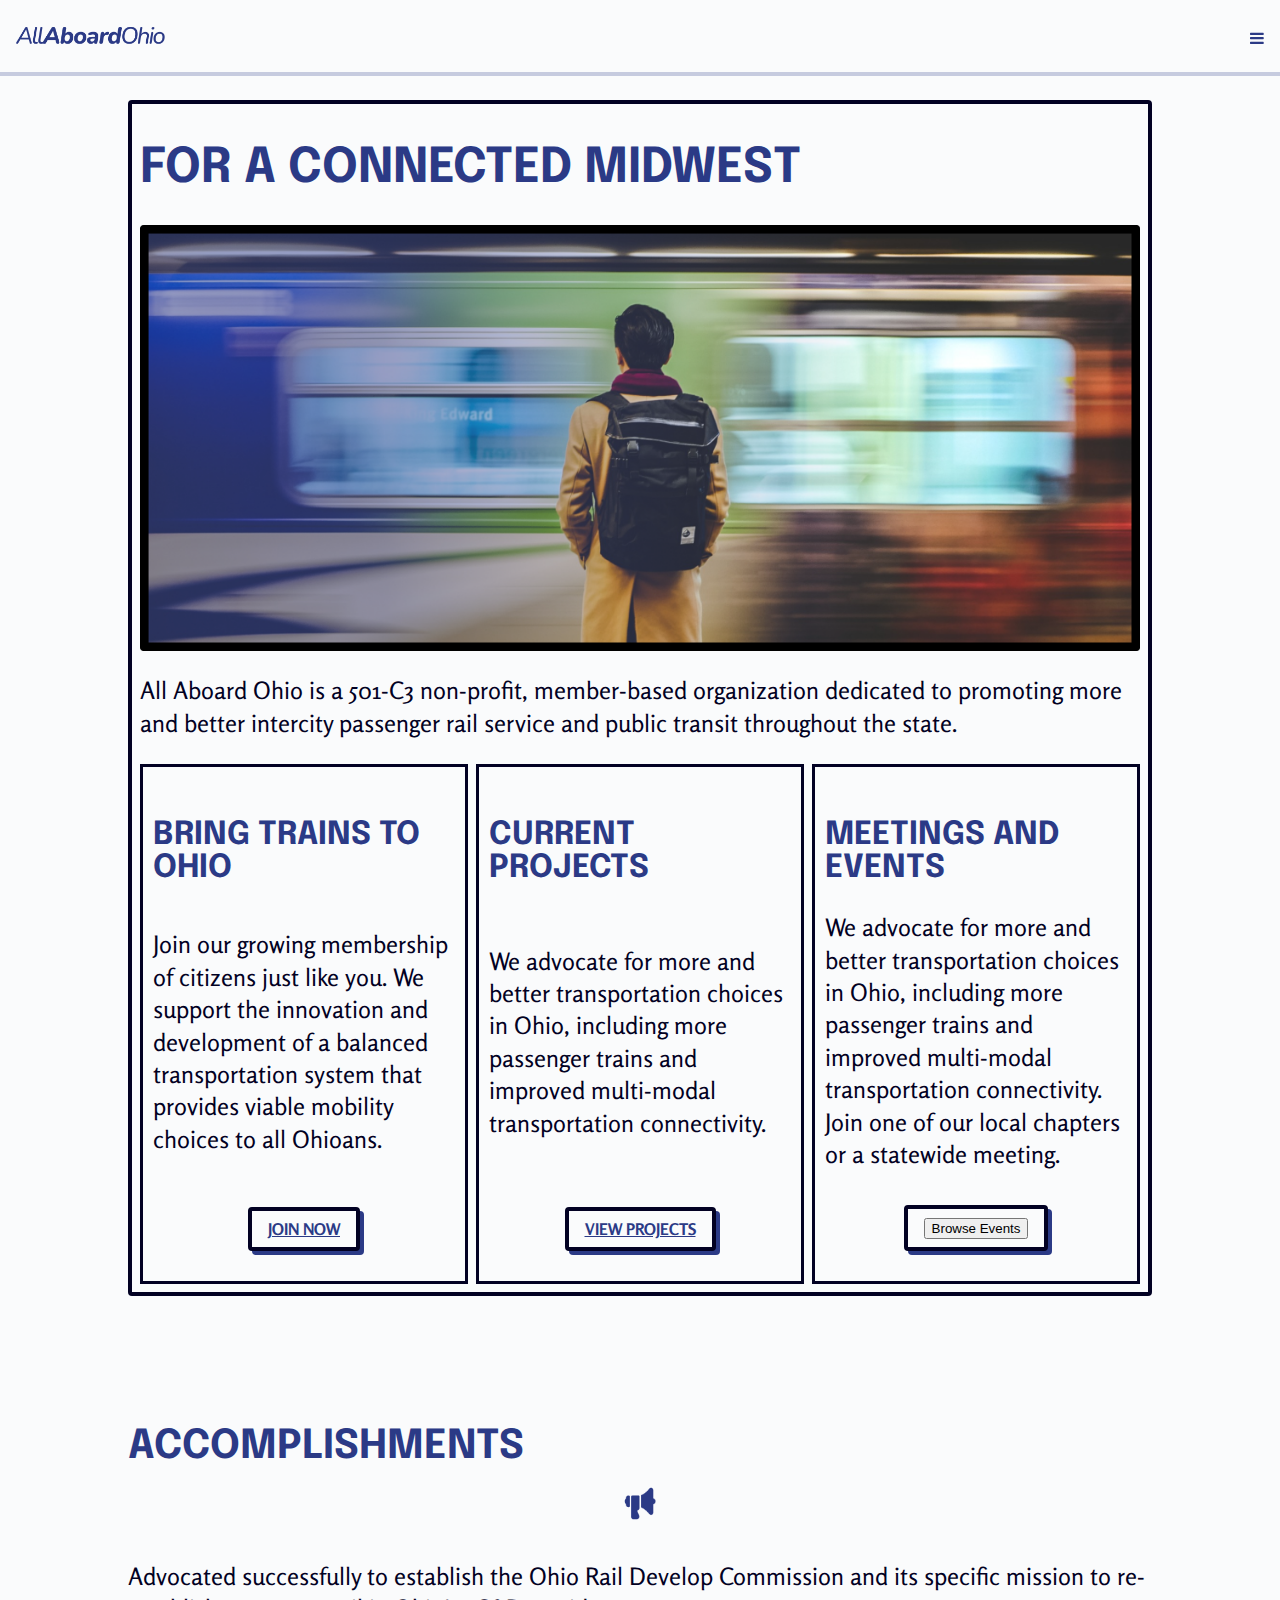
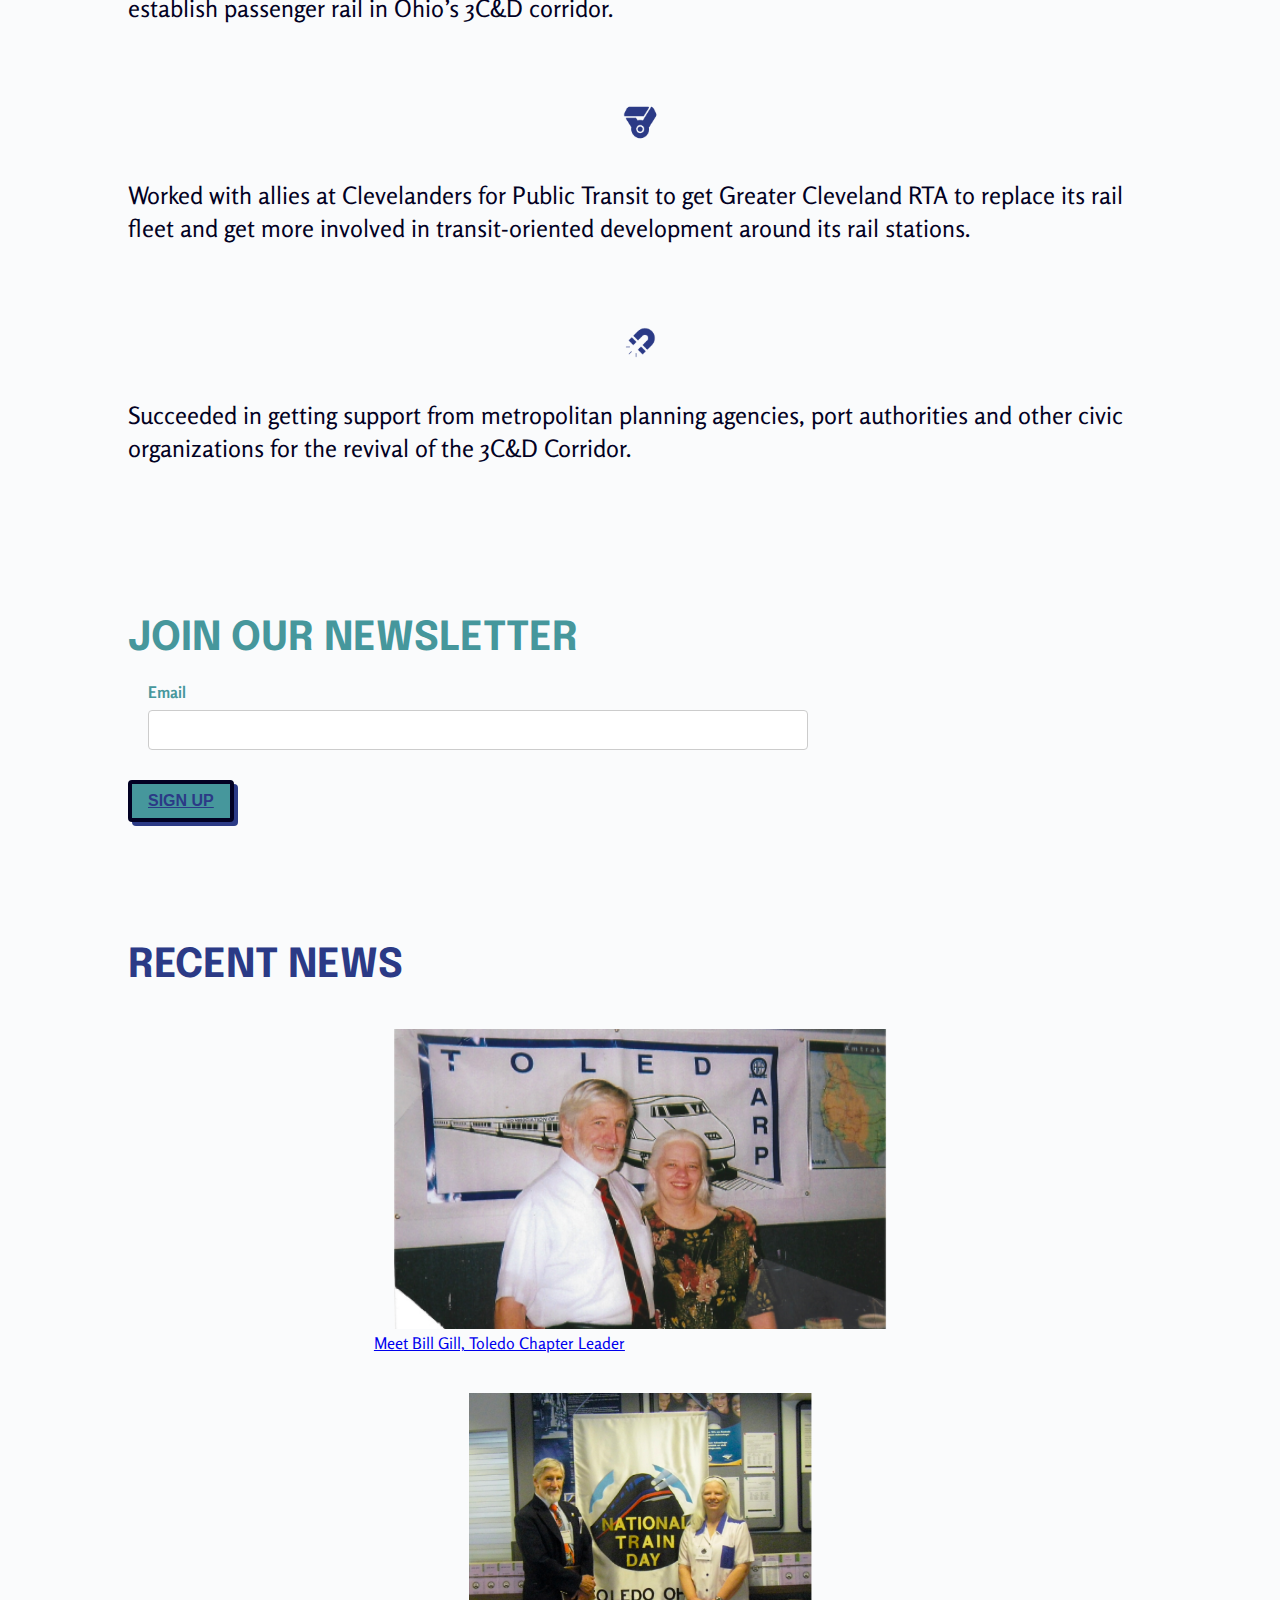
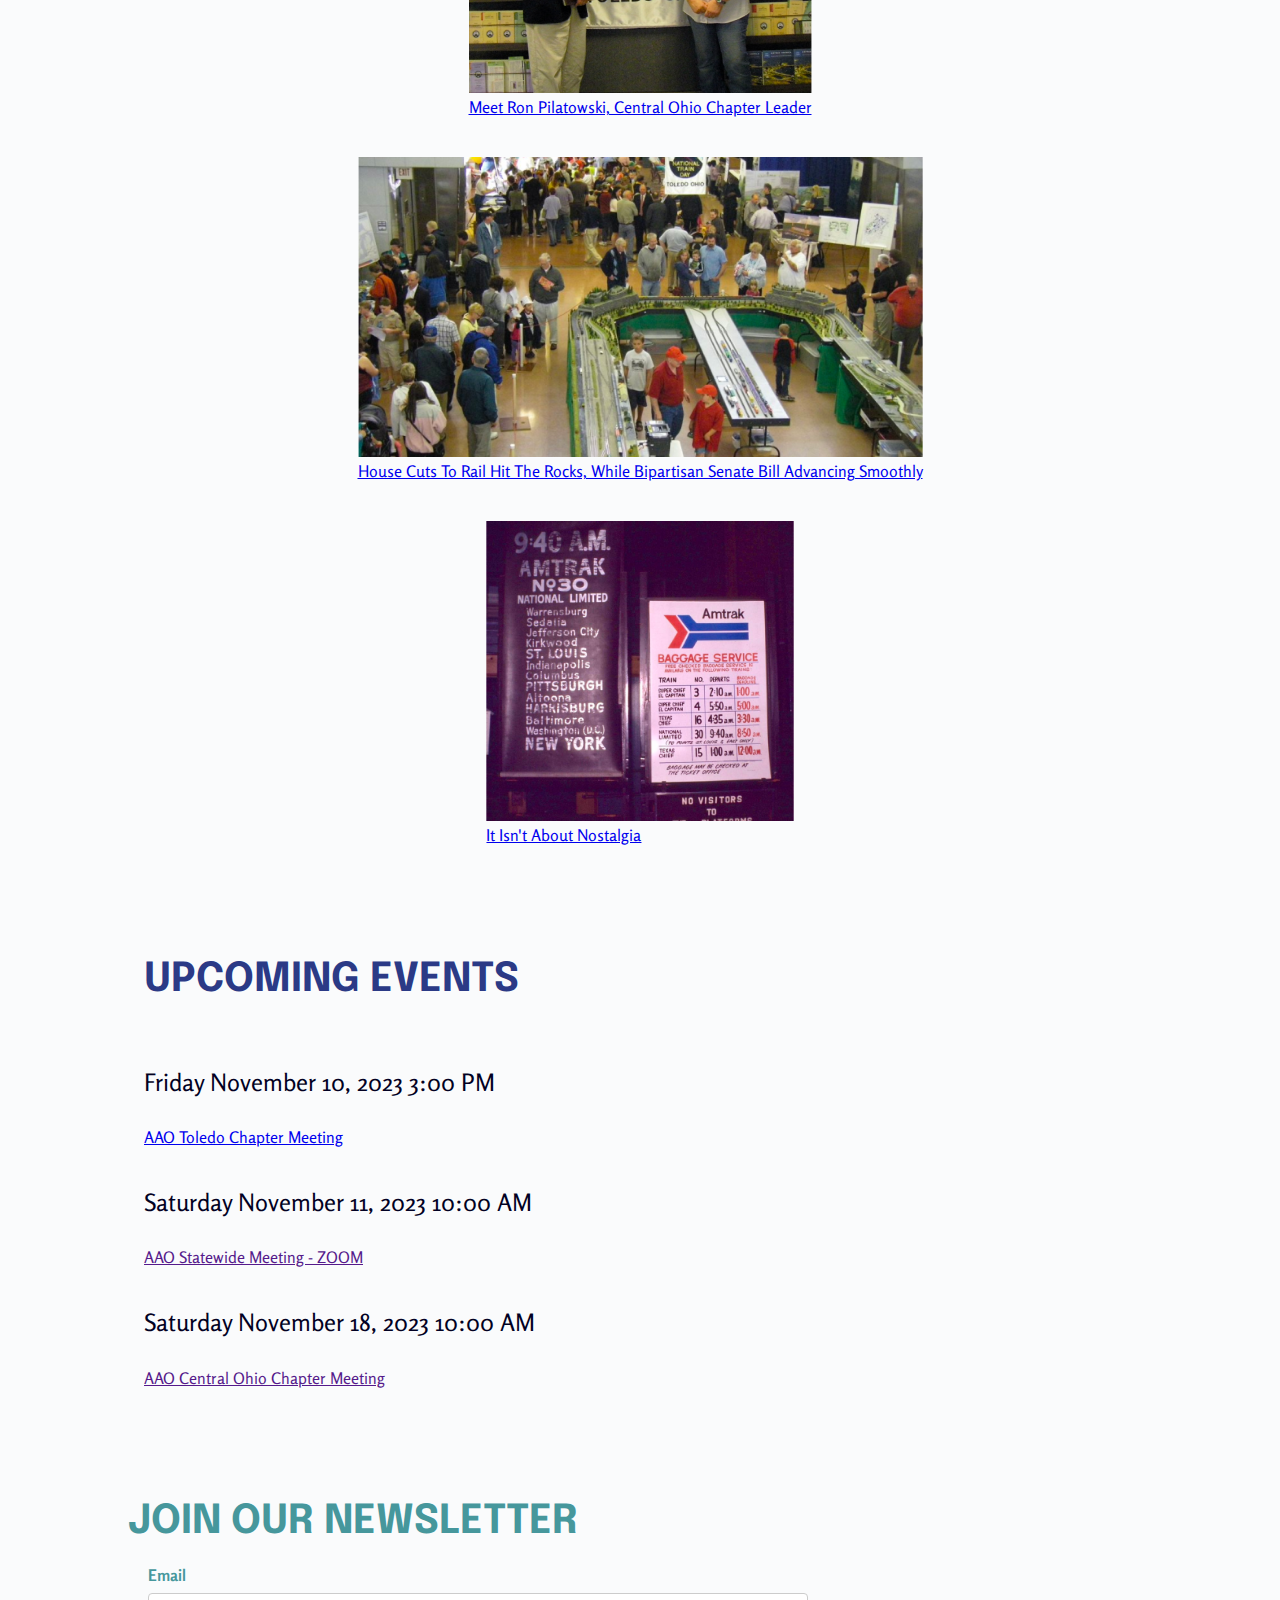
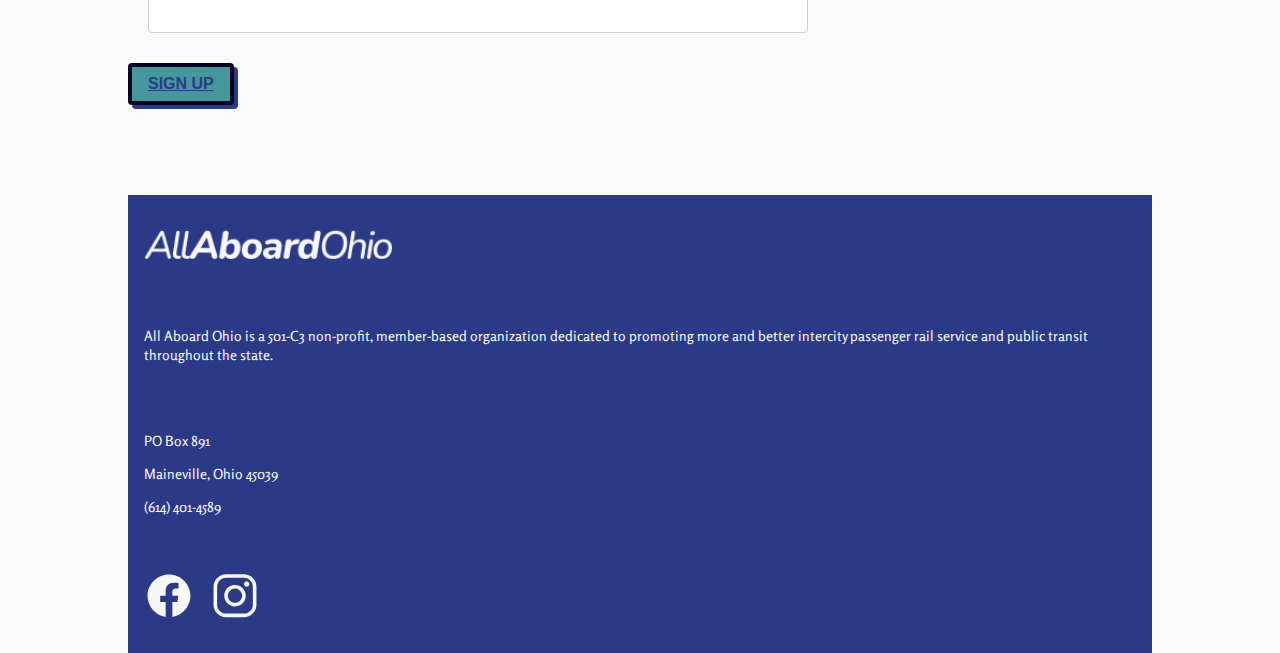
==== commit 260ca592: "Update index.html" ====
--- a/index.html
+++ b/index.html
@@ -25,7 +25,7 @@
         <div class="navigation">
           <div class="logo">
             <a href="index.html">
-            <img src="./img/aao_wordmark_simple.png" />
+              <img src="./img/aao_wordmark_simple.png" />
             </a>
           </div>
           <a href="javascript:void(0);" class="icon" onclick="myFunction()">
@@ -45,10 +45,7 @@
         <div class="hero-image-container">
           <div class="hero-text">
             <h1><span>For a connected midwest</span></h1>
-            <img
-              src="./img/aao_home_hero.png"
-              alt="Waiting for a train."
-            />
+            <img src="./img/aao_home_hero.png" alt="Waiting for a train." />
             <p>
               <span>
                 All Aboard Ohio is a 501-C3 non-profit, member-based
@@ -85,7 +82,9 @@
               transportation connectivity. Join one of our local chapters or a
               statewide meeting.
             </p>
-            <a href="#recent-events" button class="cta-button">Browse Events</a>
+            <a href="#recent-events" class="cta-button">
+              <button>Browse Events</button>
+            </a>
           </div>
         </div>
       </div>
@@ -138,10 +137,7 @@
       <div id="recent-events" class="recent-news">
         <h2>recent news</h2>
         <div class="news-card">
-          <img
-            src="./img/aao_newsandevents_billgill.png"
-            alt="Bill Gill"
-          />
+          <img src="./img/aao_newsandevents_billgill.png" alt="Bill Gill" />
           <div>
             <a href="index.html">Meet Bill Gill, Toledo Chapter Leader</a>
           </div>
@@ -170,10 +166,7 @@
           </div>
         </div>
         <div class="news-card">
-          <img
-            src="./img/aao_newsandevents_nostalgia.png"
-            alt="Nostalgia"
-          />
+          <img src="./img/aao_newsandevents_nostalgia.png" alt="Nostalgia" />
           <div>
             <a href="index.html">It Isn't About Nostalgia</a>
           </div>
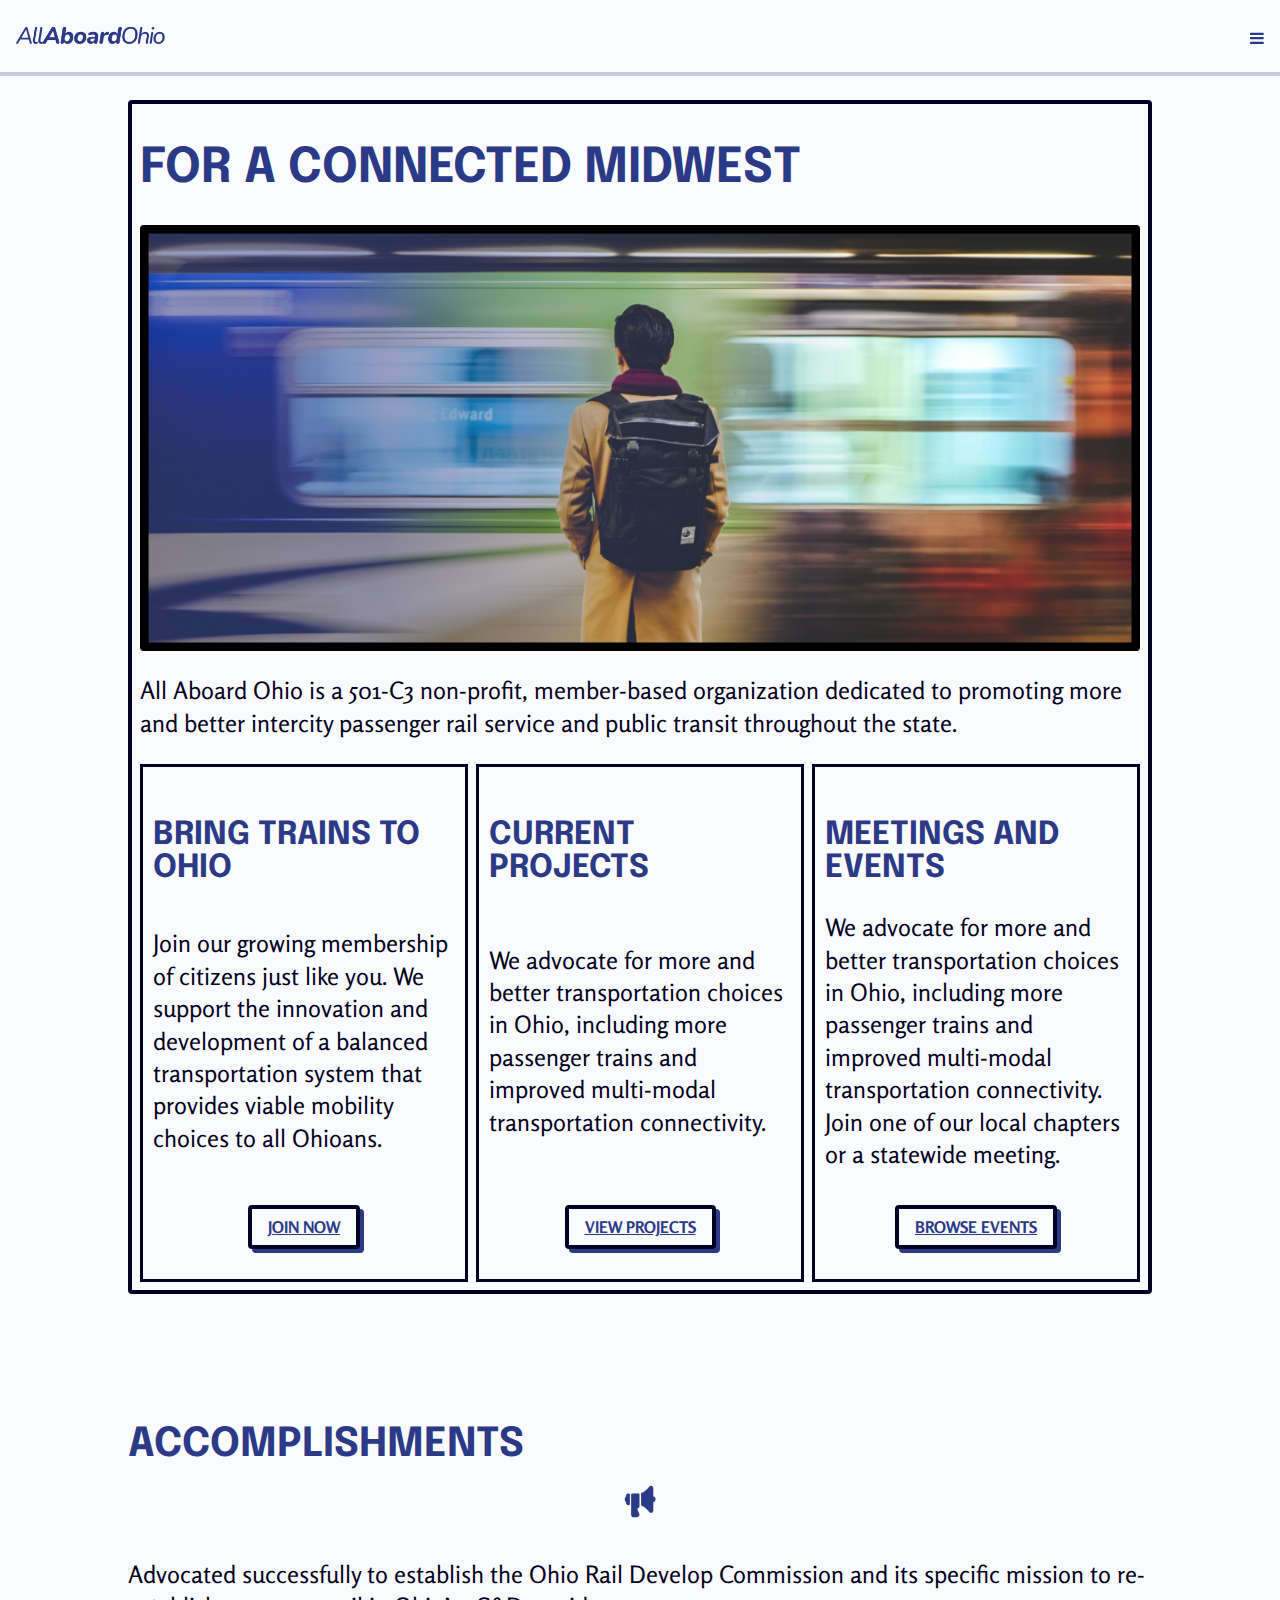
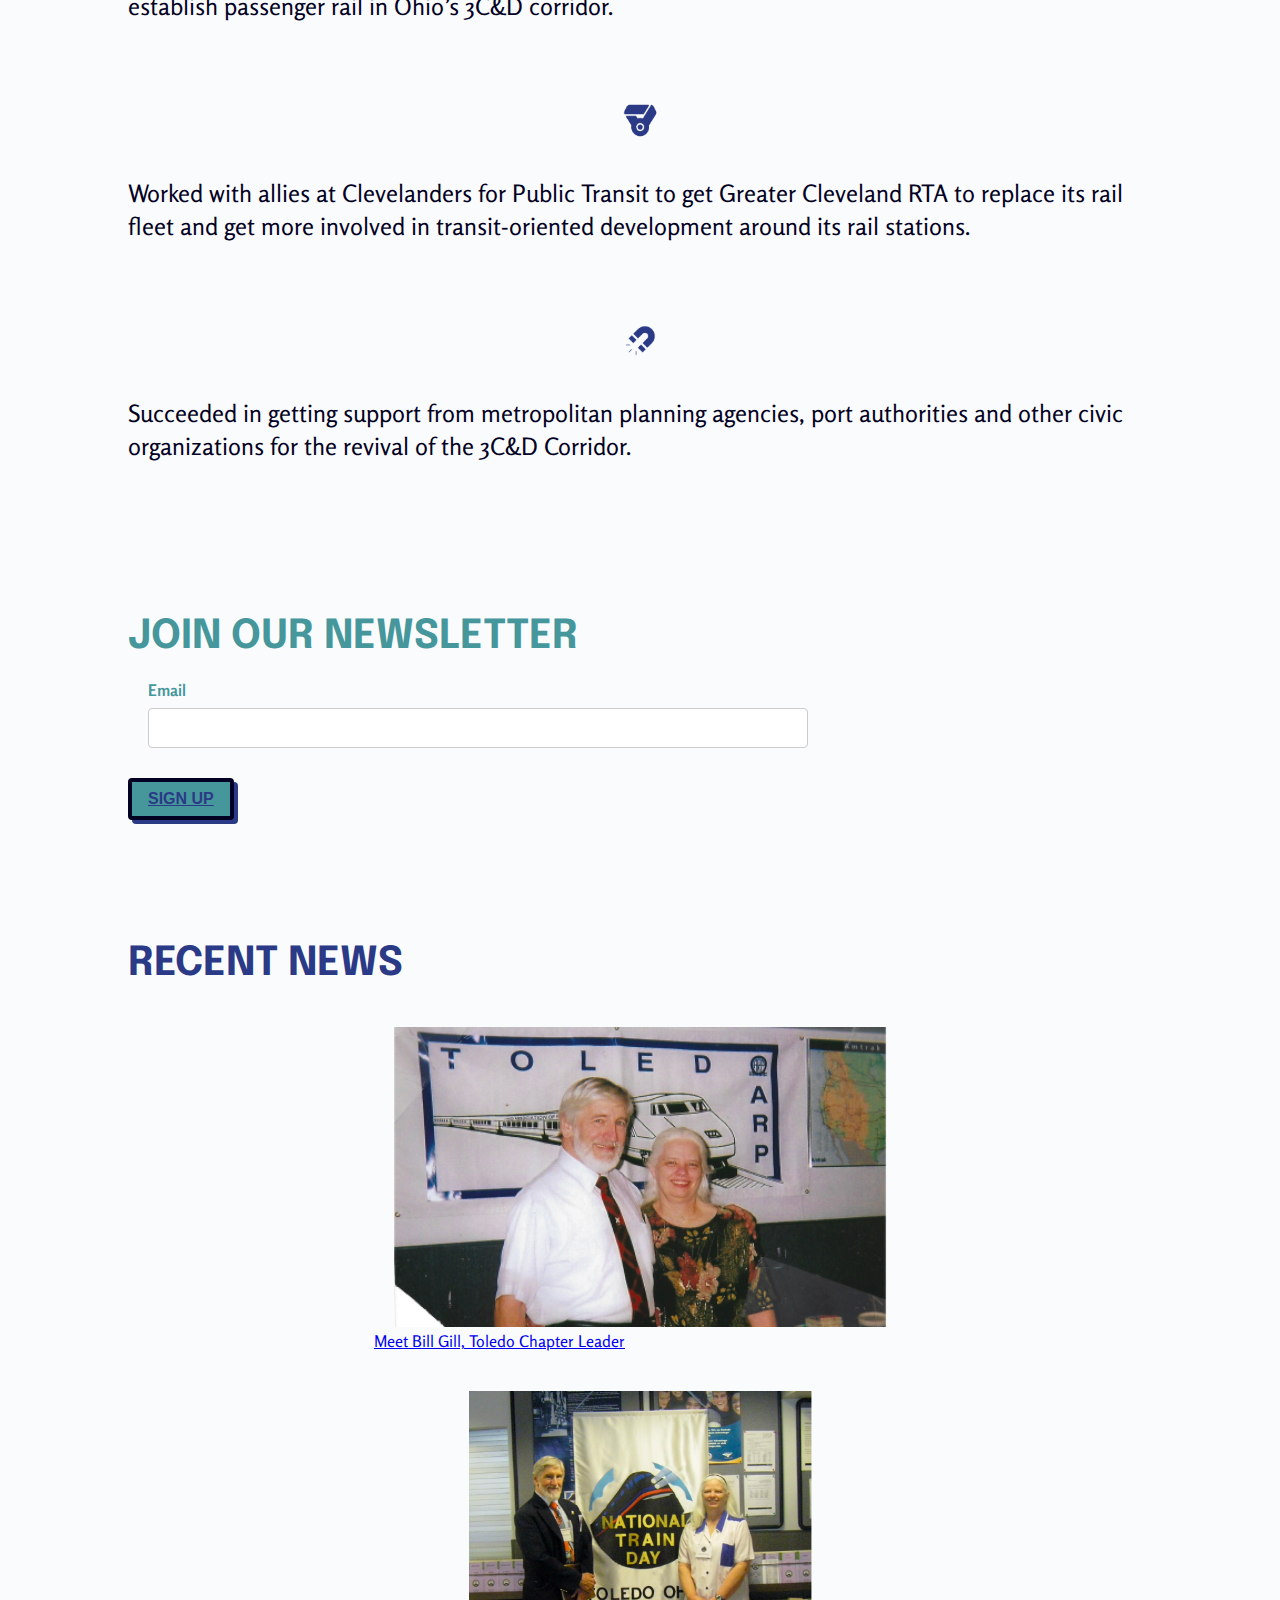
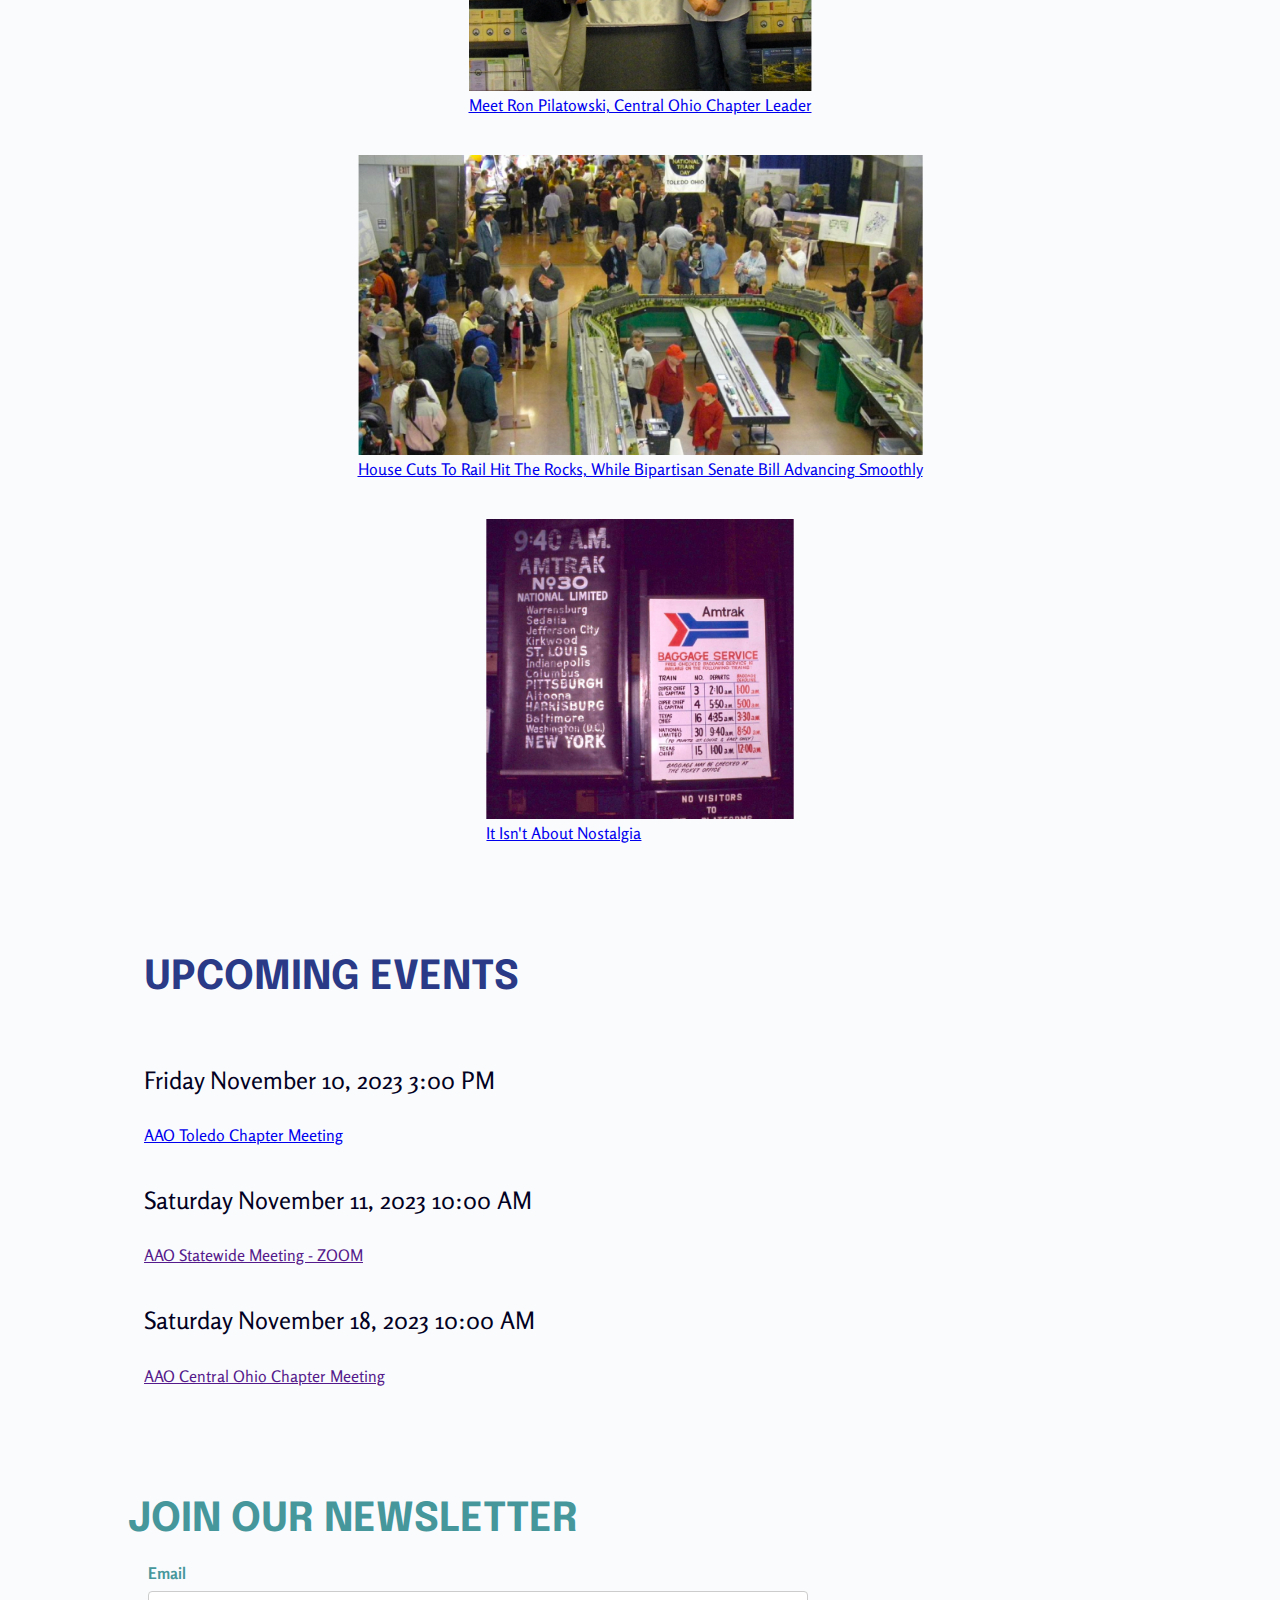
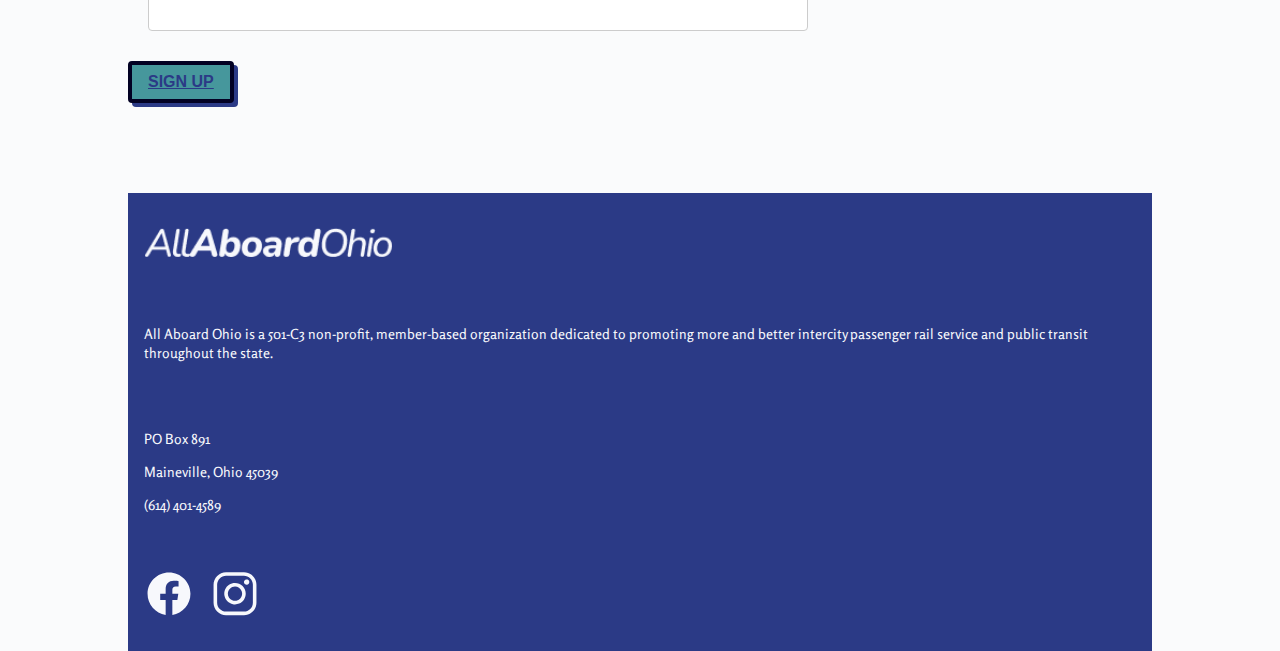
==== commit 2778bdd2: "added about hero text" ====
--- a/index.html
+++ b/index.html
@@ -82,9 +82,7 @@
               transportation connectivity. Join one of our local chapters or a
               statewide meeting.
             </p>
-            <a href="#recent-events" class="cta-button">
-              <button>Browse Events</button>
-            </a>
+            <a href="#recent-events" button class="cta-button">Browse Events</a>
           </div>
         </div>
       </div>
--- a/styles.css
+++ b/styles.css
@@ -188,7 +188,7 @@
   justify-content: space-between;
   align-items: left;
   padding: 8px 8px;
-  
+
   border: solid var(--on-background-color);
 }
 
@@ -390,6 +390,10 @@
 
 /* ABOUT */
 
+.about-hero {
+  margin-bottom: 60px;
+}
+
 .about-leadership {
   padding-top: 40px;
 }
